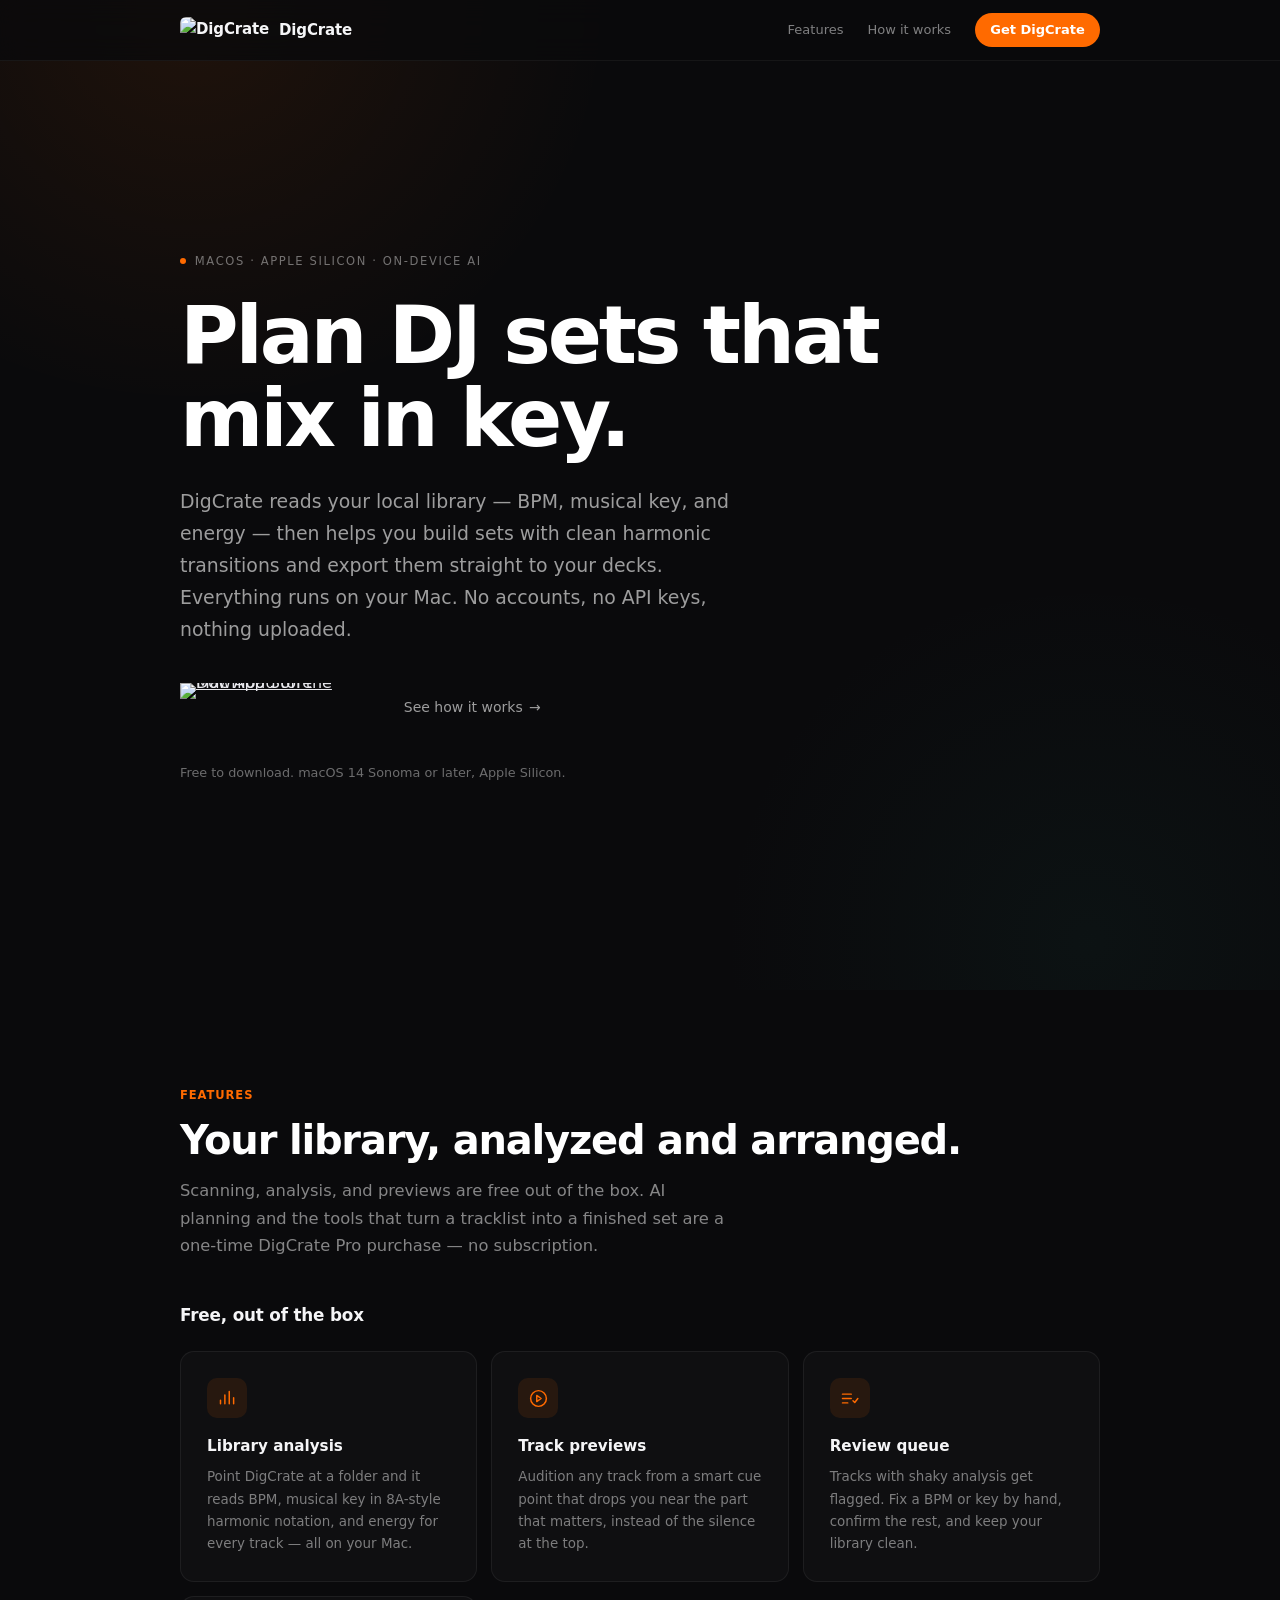
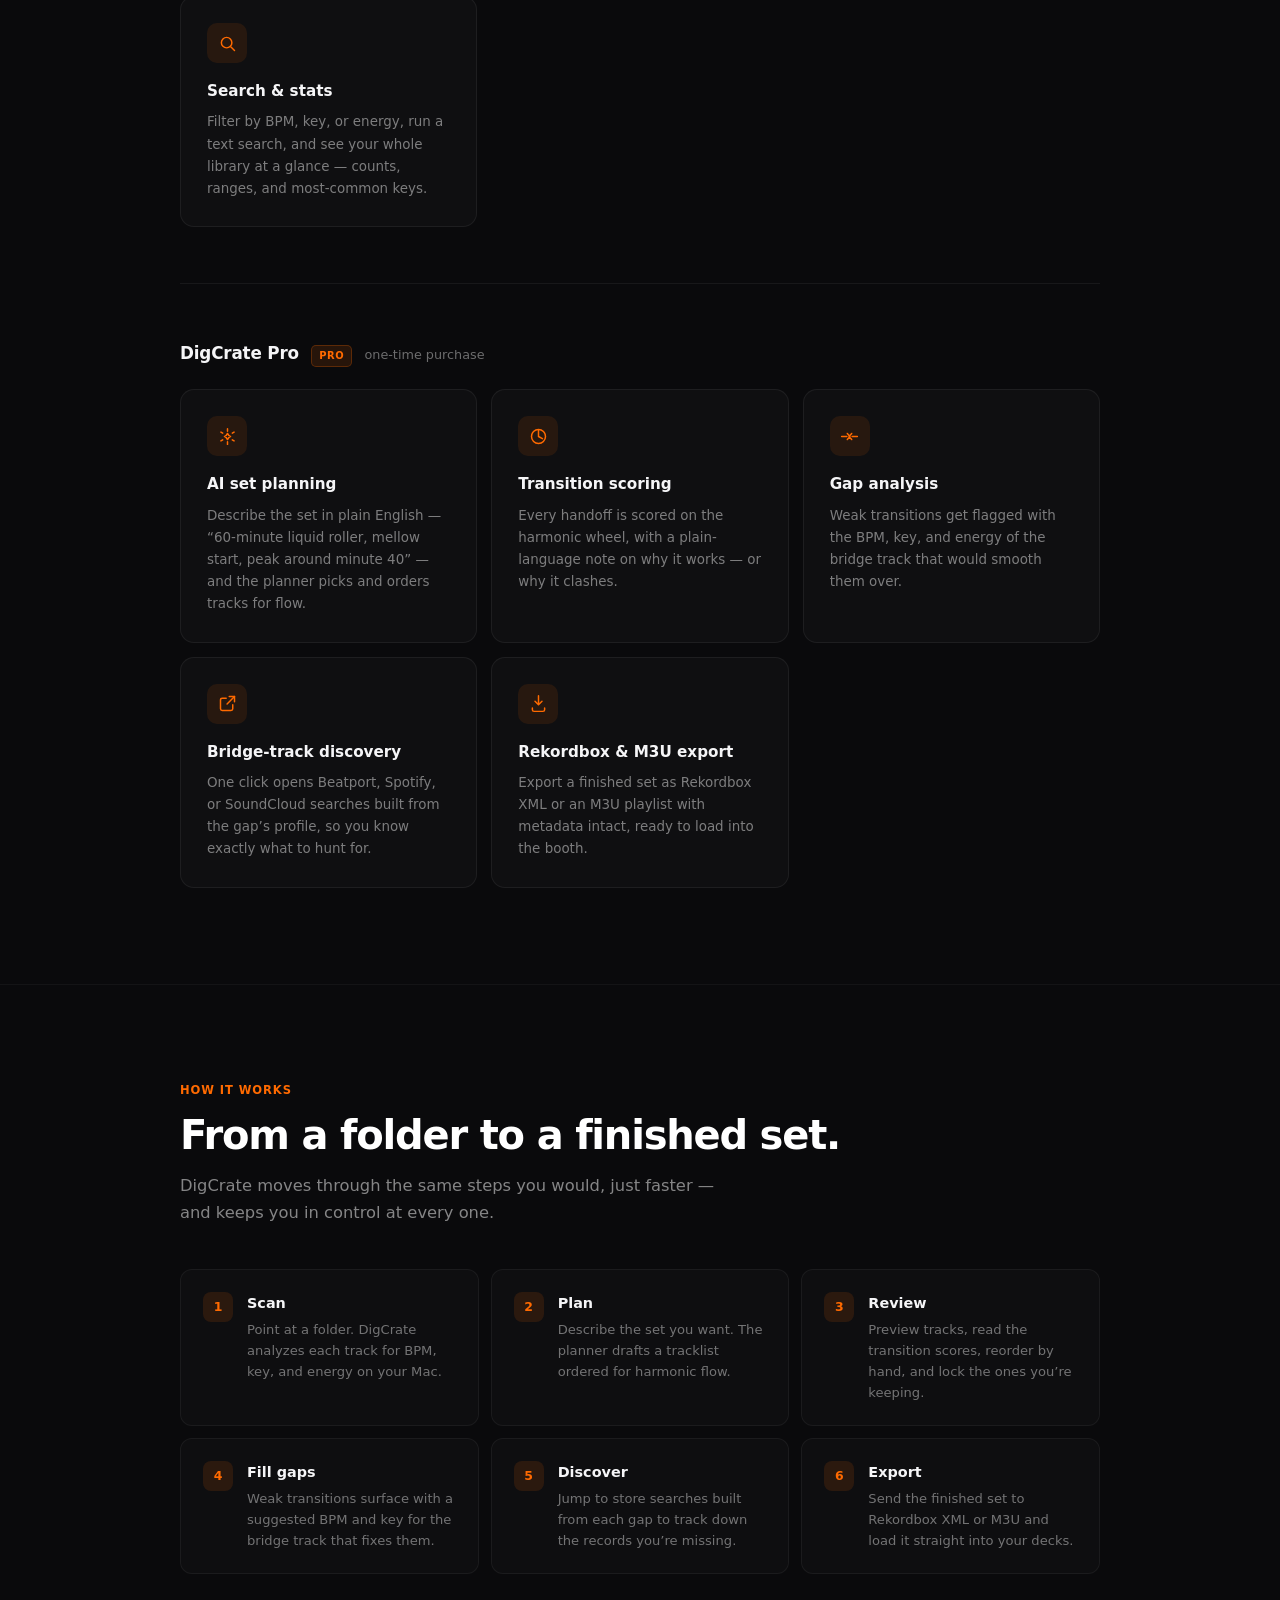
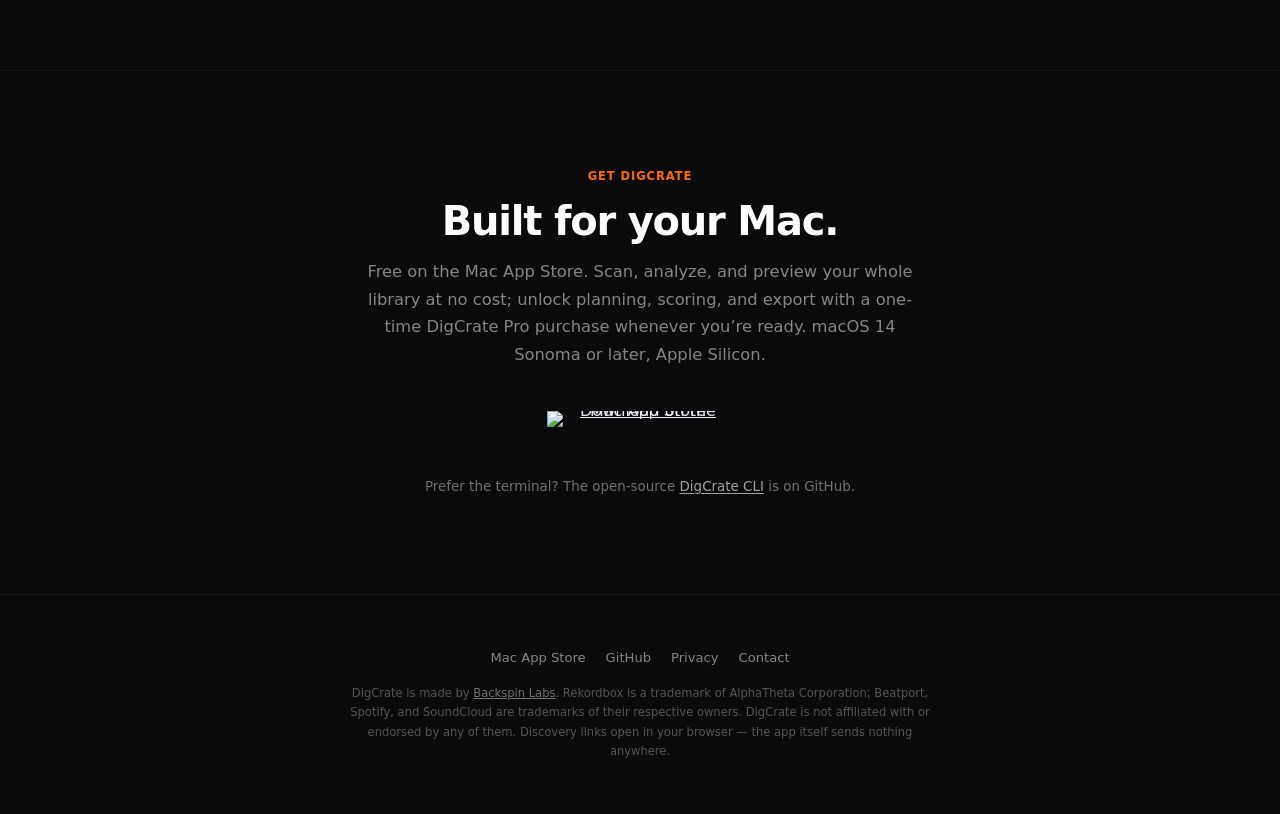
==== website/index.html @ 9722653d "site: use official Apple Mac App Store download badge Replace the hand-rolled badge (FontAwesome App" ====
<!DOCTYPE html>
<html lang="en">
<head>
  <meta charset="utf-8" />
  <meta name="viewport" content="width=device-width, initial-scale=1" />
  <title>DigCrate — Plan DJ sets that mix in key</title>
  <meta name="description" content="DigCrate reads your local library — BPM, key, and energy — and helps you build DJ sets that mix in key. Runs entirely on your Mac. Free on the Mac App Store." />
  <meta property="og:title" content="DigCrate — Plan DJ sets that mix in key" />
  <meta property="og:description" content="Analyze your library, plan sets with on-device AI, and export straight to Rekordbox. Everything runs on your Mac. Free on the Mac App Store." />
  <meta property="og:url" content="https://digcrate.backspinlabs.com" />
  <meta property="og:type" content="website" />
  <meta property="og:image" content="https://digcrate.backspinlabs.com/og-image.png" />
  <meta property="og:image:width" content="1200" />
  <meta property="og:image:height" content="630" />
  <meta name="twitter:card" content="summary_large_image" />
  <meta name="twitter:title" content="DigCrate — Plan DJ sets that mix in key" />
  <meta name="twitter:description" content="Analyze your library, plan sets with on-device AI, and export straight to Rekordbox. Everything runs on your Mac." />
  <meta name="twitter:image" content="https://digcrate.backspinlabs.com/og-image.png" />
  <link rel="icon" href="/favicon.svg" type="image/svg+xml" />
  <style>
    *, *::before, *::after { box-sizing: border-box; margin: 0; padding: 0; }
    html { scroll-behavior: smooth; }
    body {
      background: #0a0a0c;
      color: #e8e8ed;
      font-family: -apple-system, BlinkMacSystemFont, "SF Pro Display", "SF Pro Text", system-ui, sans-serif;
      -webkit-font-smoothing: antialiased;
      line-height: 1.6;
      overflow-x: hidden;
    }
    ::selection { background: rgba(255, 106, 0, 0.25); }
    a { color: inherit; }
    .wrap { max-width: 1000px; margin: 0 auto; padding: 0 24px; }
    @media (min-width: 640px) { .wrap { padding: 0 40px; } }
    .mono { font-family: ui-monospace, SFMono-Regular, "SF Mono", Menlo, monospace; }

    /* Nav */
    nav {
      position: fixed; top: 0; left: 0; right: 0; z-index: 50;
      background: rgba(10, 10, 12, 0.82);
      backdrop-filter: blur(14px);
      -webkit-backdrop-filter: blur(14px);
      border-bottom: 1px solid rgba(255,255,255,0.05);
      transition: border-color 0.2s;
    }
    nav.scrolled { border-bottom-color: rgba(255,255,255,0.09); }
    .nav-inner {
      display: flex; align-items: center; justify-content: space-between; height: 60px;
    }
    .nav-brand {
      display: flex; align-items: center; gap: 10px;
      text-decoration: none; color: #f5f5f7; font-weight: 600; font-size: 0.9375rem;
      letter-spacing: -0.01em;
    }
    .nav-brand img { height: 26px; width: auto; border-radius: 6px; }
    .nav-links { display: flex; align-items: center; gap: 1.5rem; }
    .nav-links a {
      font-size: 0.8125rem; color: rgba(245,245,247,0.5); text-decoration: none;
      transition: color 0.15s;
    }
    .nav-links a:hover { color: rgba(245,245,247,0.9); }
    .nav-cta {
      display: inline-flex; align-items: center; padding: 0.42rem 0.95rem;
      background: #ff6a00; color: #fff !important; font-weight: 600; font-size: 0.8125rem;
      border-radius: 9999px; text-decoration: none; transition: opacity 0.18s;
    }
    .nav-cta:hover { opacity: 0.86; }
    @media (max-width: 639px) {
      .nav-links a:not(.nav-cta) { display: none; }
    }

    /* Hero */
    .hero {
      min-height: 100vh; display: flex; align-items: center;
      position: relative; overflow: hidden;
    }
    .hero::before {
      content: ""; position: absolute; top: -40%; left: -20%;
      width: 70%; height: 80%; border-radius: 50%;
      background: radial-gradient(circle, rgba(255,106,0,0.09) 0%, transparent 70%);
      pointer-events: none;
    }
    .hero::after {
      content: ""; position: absolute; bottom: -30%; right: -15%;
      width: 60%; height: 70%; border-radius: 50%;
      background: radial-gradient(circle, rgba(26,74,68,0.13) 0%, transparent 70%);
      pointer-events: none;
    }
    .hero-inner {
      position: relative; z-index: 1; width: 100%;
      padding-top: 150px; padding-bottom: 110px;
    }
    .hero-eyebrow {
      display: inline-flex; align-items: center; gap: 0.55rem;
      font-size: 0.72rem; letter-spacing: 0.14em; text-transform: uppercase;
      color: rgba(255,255,255,0.42); margin-bottom: 1.5rem;
    }
    .hero-eyebrow .dot { width: 6px; height: 6px; border-radius: 50%; background: #ff6a00; }
    .hero h1 {
      font-size: clamp(2.7rem, 7.5vw, 5rem); font-weight: 700;
      letter-spacing: -0.04em; line-height: 1.04; color: #fff; margin-bottom: 1.5rem;
      max-width: 14ch;
    }
    .hero-sub {
      font-size: clamp(1.02rem, 2vw, 1.18rem); font-weight: 300;
      line-height: 1.7; color: rgba(255,255,255,0.6); max-width: 560px; margin-bottom: 2.4rem;
    }
    .btn-row { display: flex; flex-wrap: wrap; align-items: center; gap: 0.9rem; }
    .app-store-link {
      display: inline-flex; line-height: 0;
      transition: transform 0.15s, opacity 0.18s;
    }
    .app-store-link:hover { transform: translateY(-1px); opacity: 0.88; }
    .app-store-link img { height: 48px; width: auto; display: block; }
    .btn-ghost {
      display: inline-flex; align-items: center; padding: 0.72rem 1.4rem;
      color: rgba(255,255,255,0.6); font-weight: 500; font-size: 0.875rem;
      text-decoration: none; transition: color 0.18s;
    }
    .btn-ghost:hover { color: rgba(255,255,255,0.95); }
    .btn-ghost::after { content: "→"; margin-left: 0.4rem; transition: transform 0.18s; }
    .btn-ghost:hover::after { transform: translateX(3px); }
    .hero-meta {
      margin-top: 2rem; font-size: 0.8rem; color: rgba(255,255,255,0.4);
    }

    /* Sections */
    section { padding: 96px 0; }
    .section-label {
      font-size: 0.72rem; font-weight: 600; letter-spacing: 0.08em; text-transform: uppercase;
      color: #ff6a00; margin-bottom: 0.85rem;
    }
    h2 {
      font-size: clamp(1.7rem, 3.6vw, 2.5rem); font-weight: 700;
      letter-spacing: -0.03em; line-height: 1.12; color: #fff; margin-bottom: 0.9rem;
    }
    .section-sub {
      font-size: 1.02rem; color: rgba(255,255,255,0.5); max-width: 560px;
      line-height: 1.7; margin-bottom: 2.6rem;
    }

    /* Tier groups */
    .tier-head { display: flex; align-items: baseline; gap: 0.75rem; margin-bottom: 1.4rem; }
    .tier-head h3 { font-size: 1.05rem; font-weight: 600; color: #f5f5f7; letter-spacing: -0.01em; }
    .tier-head .tier-note { font-size: 0.8rem; color: rgba(255,255,255,0.4); }
    .pro-pill {
      display: inline-block; font-size: 0.62rem; font-weight: 700; letter-spacing: 0.06em;
      text-transform: uppercase; color: #ff6a00;
      background: rgba(255,106,0,0.12); border: 1px solid rgba(255,106,0,0.25);
      padding: 0.12rem 0.45rem; border-radius: 5px;
    }
    .feature-grid {
      display: grid; grid-template-columns: 1fr; gap: 14px;
    }
    @media (min-width: 600px) { .feature-grid { grid-template-columns: 1fr 1fr; } }
    @media (min-width: 900px) { .feature-grid { grid-template-columns: 1fr 1fr 1fr; } }
    .feature-card {
      background: rgba(255,255,255,0.025);
      border: 1px solid rgba(255,255,255,0.06);
      border-radius: 14px; padding: 26px;
      transition: background 0.2s, border-color 0.2s;
    }
    .feature-card:hover {
      background: rgba(255,255,255,0.045);
      border-color: rgba(255,255,255,0.11);
    }
    .feature-icon {
      width: 40px; height: 40px; display: flex; align-items: center; justify-content: center;
      background: rgba(255,106,0,0.1); border-radius: 10px; margin-bottom: 16px;
    }
    .feature-icon svg {
      width: 21px; height: 21px; stroke: #ff6a00; fill: none;
      stroke-width: 1.7; stroke-linecap: round; stroke-linejoin: round;
    }
    .feature-card h4 {
      font-size: 0.95rem; font-weight: 600; color: #f5f5f7; margin-bottom: 8px;
    }
    .feature-card p {
      font-size: 0.84rem; color: rgba(255,255,255,0.46); line-height: 1.65;
    }
    .tier-divider { height: 1px; background: rgba(255,255,255,0.06); margin: 56px 0; }

    /* Workflow */
    .workflow-steps {
      display: grid; grid-template-columns: 1fr; gap: 12px;
    }
    @media (min-width: 640px) { .workflow-steps { grid-template-columns: 1fr 1fr; } }
    @media (min-width: 900px) { .workflow-steps { grid-template-columns: 1fr 1fr 1fr; } }
    .step {
      display: flex; gap: 14px; padding: 22px;
      background: rgba(255,255,255,0.02);
      border: 1px solid rgba(255,255,255,0.05);
      border-radius: 12px;
    }
    .step-num {
      flex-shrink: 0; width: 30px; height: 30px;
      display: flex; align-items: center; justify-content: center;
      background: rgba(255,106,0,0.12); color: #ff6a00;
      font-size: 0.78rem; font-weight: 700; border-radius: 8px;
    }
    .step h4 { font-size: 0.9rem; font-weight: 600; color: #f5f5f7; margin-bottom: 4px; }
    .step p { font-size: 0.82rem; color: rgba(255,255,255,0.42); line-height: 1.6; }

    /* Get section */
    .get-section { text-align: center; border-top: 1px solid rgba(255,255,255,0.05); }
    .get-section .section-label { display: block; }
    .get-section .section-sub { margin-left: auto; margin-right: auto; }
    .get-actions { display: flex; flex-direction: column; align-items: center; gap: 1.1rem; }
    .cli-note { font-size: 0.84rem; color: rgba(255,255,255,0.42); }
    .cli-note a { color: rgba(255,255,255,0.62); text-decoration: underline; text-underline-offset: 2px; }
    .cli-note a:hover { color: #fff; }

    /* Footer */
    footer {
      padding: 52px 0; border-top: 1px solid rgba(255,255,255,0.06);
      text-align: center;
    }
    .footer-links { margin-bottom: 1rem; display: flex; flex-wrap: wrap; gap: 1.25rem; justify-content: center; }
    .footer-links a { font-size: 0.82rem; color: rgba(255,255,255,0.5); text-decoration: none; }
    .footer-links a:hover { color: rgba(255,255,255,0.85); }
    footer .fine {
      font-size: 0.72rem; color: rgba(255,255,255,0.3); line-height: 1.7;
      max-width: 600px; margin: 0 auto;
    }
    footer .fine a { color: rgba(255,255,255,0.42); }
  </style>
</head>
<body>

<nav>
  <div class="wrap nav-inner">
    <a class="nav-brand" href="/">
      <img src="/logo.png" alt="DigCrate" />
      DigCrate
    </a>
    <div class="nav-links">
      <a href="#features">Features</a>
      <a href="#workflow">How it works</a>
      <a class="nav-cta" href="https://apps.apple.com/us/app/digcrate/id6779803539">Get DigCrate</a>
    </div>
  </div>
</nav>

<!-- Hero -->
<section class="hero">
  <div class="wrap hero-inner">
    <p class="hero-eyebrow"><span class="dot"></span> macOS &middot; Apple Silicon &middot; On-device AI</p>
    <h1>Plan DJ sets that mix in key.</h1>
    <p class="hero-sub">
      DigCrate reads your local library — BPM, musical key, and energy — then helps you
      build sets with clean harmonic transitions and export them straight to your decks.
      Everything runs on your Mac. No accounts, no API keys, nothing uploaded.
    </p>
    <div class="btn-row">
      <a class="app-store-link" href="https://apps.apple.com/us/app/digcrate/id6779803539" aria-label="Download DigCrate on the Mac App Store">
        <img src="/mac-app-store-badge.svg" alt="Download on the Mac App Store" width="187" height="48" />
      </a>
      <a class="btn-ghost" href="#workflow">See how it works</a>
    </div>
    <p class="hero-meta">Free to download. macOS 14 Sonoma or later, Apple Silicon.</p>
  </div>
</section>

<!-- Features -->
<section id="features">
  <div class="wrap">
    <p class="section-label">Features</p>
    <h2>Your library, analyzed and arranged.</h2>
    <p class="section-sub">
      Scanning, analysis, and previews are free out of the box. AI planning and the
      tools that turn a tracklist into a finished set are a one-time DigCrate Pro
      purchase — no subscription.
    </p>

    <div class="tier-head">
      <h3>Free, out of the box</h3>
    </div>
    <div class="feature-grid">
      <div class="feature-card">
        <div class="feature-icon"><svg viewBox="0 0 24 24"><path d="M4 14v4M9 8v10M14 4v14M19 11v7"/></svg></div>
        <h4>Library analysis</h4>
        <p>Point DigCrate at a folder and it reads BPM, musical key in 8A-style harmonic notation, and energy for every track — all on your Mac.</p>
      </div>
      <div class="feature-card">
        <div class="feature-icon"><svg viewBox="0 0 24 24"><circle cx="12" cy="12" r="9"/><path d="M10 8.5l5 3.5-5 3.5z"/></svg></div>
        <h4>Track previews</h4>
        <p>Audition any track from a smart cue point that drops you near the part that matters, instead of the silence at the top.</p>
      </div>
      <div class="feature-card">
        <div class="feature-icon"><svg viewBox="0 0 24 24"><path d="M4 7h10M4 12h10M4 17h6"/><path d="M16 14.5l2 2 3.5-4.5"/></svg></div>
        <h4>Review queue</h4>
        <p>Tracks with shaky analysis get flagged. Fix a BPM or key by hand, confirm the rest, and keep your library clean.</p>
      </div>
      <div class="feature-card">
        <div class="feature-icon"><svg viewBox="0 0 24 24"><circle cx="11" cy="11" r="6"/><path d="M20 20l-4-4"/></svg></div>
        <h4>Search &amp; stats</h4>
        <p>Filter by BPM, key, or energy, run a text search, and see your whole library at a glance — counts, ranges, and most-common keys.</p>
      </div>
    </div>

    <div class="tier-divider"></div>

    <div class="tier-head">
      <h3>DigCrate Pro</h3>
      <span class="pro-pill">Pro</span>
      <span class="tier-note">one-time purchase</span>
    </div>
    <div class="feature-grid">
      <div class="feature-card">
        <div class="feature-icon"><svg viewBox="0 0 24 24"><path d="M12 3v3M12 18v3M4.5 7l2 1.2M17.5 15.8l2 1.2M4.5 17l2-1.2M17.5 8.2l2-1.2"/><path d="M12 8.5l1.4 2.1L15.5 12l-2.1 1.4L12 15.5l-1.4-2.1L8.5 12l2.1-1.4z"/></svg></div>
        <h4>AI set planning</h4>
        <p>Describe the set in plain English — “60-minute liquid roller, mellow start, peak around minute 40” — and the planner picks and orders tracks for flow.</p>
      </div>
      <div class="feature-card">
        <div class="feature-icon"><svg viewBox="0 0 24 24"><circle cx="12" cy="12" r="8"/><path d="M12 5v7l4.5 2.5"/></svg></div>
        <h4>Transition scoring</h4>
        <p>Every handoff is scored on the harmonic wheel, with a plain-language note on why it works — or why it clashes.</p>
      </div>
      <div class="feature-card">
        <div class="feature-icon"><svg viewBox="0 0 24 24"><path d="M3 12h6M15 12h6"/><path d="M9.5 8.5l3 3.5-3 3.5M14.5 8.5l-3 3.5 3 3.5"/></svg></div>
        <h4>Gap analysis</h4>
        <p>Weak transitions get flagged with the BPM, key, and energy of the bridge track that would smooth them over.</p>
      </div>
      <div class="feature-card">
        <div class="feature-icon"><svg viewBox="0 0 24 24"><path d="M14 4h6v6"/><path d="M20 4l-8.5 8.5"/><path d="M18 13.5V18a2 2 0 0 1-2 2H6a2 2 0 0 1-2-2V8a2 2 0 0 1 2-2h4.5"/></svg></div>
        <h4>Bridge-track discovery</h4>
        <p>One click opens Beatport, Spotify, or SoundCloud searches built from the gap’s profile, so you know exactly what to hunt for.</p>
      </div>
      <div class="feature-card">
        <div class="feature-icon"><svg viewBox="0 0 24 24"><path d="M12 3v10M8 9.5l4 4 4-4"/><path d="M5 17v2a2 2 0 0 0 2 2h10a2 2 0 0 0 2-2v-2"/></svg></div>
        <h4>Rekordbox &amp; M3U export</h4>
        <p>Export a finished set as Rekordbox XML or an M3U playlist with metadata intact, ready to load into the booth.</p>
      </div>
    </div>
  </div>
</section>

<!-- Workflow -->
<section id="workflow" style="border-top: 1px solid rgba(255,255,255,0.04);">
  <div class="wrap">
    <p class="section-label">How it works</p>
    <h2>From a folder to a finished set.</h2>
    <p class="section-sub">
      DigCrate moves through the same steps you would, just faster — and keeps you in
      control at every one.
    </p>
    <div class="workflow-steps">
      <div class="step">
        <div class="step-num">1</div>
        <div>
          <h4>Scan</h4>
          <p>Point at a folder. DigCrate analyzes each track for BPM, key, and energy on your Mac.</p>
        </div>
      </div>
      <div class="step">
        <div class="step-num">2</div>
        <div>
          <h4>Plan</h4>
          <p>Describe the set you want. The planner drafts a tracklist ordered for harmonic flow.</p>
        </div>
      </div>
      <div class="step">
        <div class="step-num">3</div>
        <div>
          <h4>Review</h4>
          <p>Preview tracks, read the transition scores, reorder by hand, and lock the ones you’re keeping.</p>
        </div>
      </div>
      <div class="step">
        <div class="step-num">4</div>
        <div>
          <h4>Fill gaps</h4>
          <p>Weak transitions surface with a suggested BPM and key for the bridge track that fixes them.</p>
        </div>
      </div>
      <div class="step">
        <div class="step-num">5</div>
        <div>
          <h4>Discover</h4>
          <p>Jump to store searches built from each gap to track down the records you’re missing.</p>
        </div>
      </div>
      <div class="step">
        <div class="step-num">6</div>
        <div>
          <h4>Export</h4>
          <p>Send the finished set to Rekordbox XML or M3U and load it straight into your decks.</p>
        </div>
      </div>
    </div>
  </div>
</section>

<!-- Get DigCrate -->
<section id="get" class="get-section">
  <div class="wrap">
    <p class="section-label">Get DigCrate</p>
    <h2>Built for your Mac.</h2>
    <p class="section-sub">
      Free on the Mac App Store. Scan, analyze, and preview your whole library at no cost;
      unlock planning, scoring, and export with a one-time DigCrate Pro purchase whenever
      you’re ready. macOS 14 Sonoma or later, Apple Silicon.
    </p>
    <div class="get-actions">
      <a class="app-store-link" href="https://apps.apple.com/us/app/digcrate/id6779803539" aria-label="Download DigCrate on the Mac App Store">
        <img src="/mac-app-store-badge.svg" alt="Download on the Mac App Store" width="187" height="48" />
      </a>
      <p class="cli-note">
        Prefer the terminal? The open-source <a href="https://github.com/fungiblemoose/digcrate">DigCrate CLI</a> is on GitHub.
      </p>
    </div>
  </div>
</section>

<!-- Footer -->
<footer>
  <div class="wrap">
    <div class="footer-links">
      <a href="https://apps.apple.com/us/app/digcrate/id6779803539">Mac App Store</a>
      <a href="https://github.com/fungiblemoose/digcrate">GitHub</a>
      <a href="/privacy.html">Privacy</a>
      <a href="mailto:hi@backspinlabs.com">Contact</a>
    </div>
    <p class="fine">
      DigCrate is made by <a href="https://backspinlabs.com">Backspin Labs</a>.
      Rekordbox is a trademark of AlphaTheta Corporation; Beatport, Spotify, and SoundCloud
      are trademarks of their respective owners. DigCrate is not affiliated with or endorsed
      by any of them. Discovery links open in your browser — the app itself sends nothing anywhere.
    </p>
  </div>
</footer>

<script>
(function () {
  var nav = document.querySelector("nav");
  window.addEventListener("scroll", function () {
    nav.classList.toggle("scrolled", window.scrollY > 20);
  });
})();
</script>
</body>
</html>
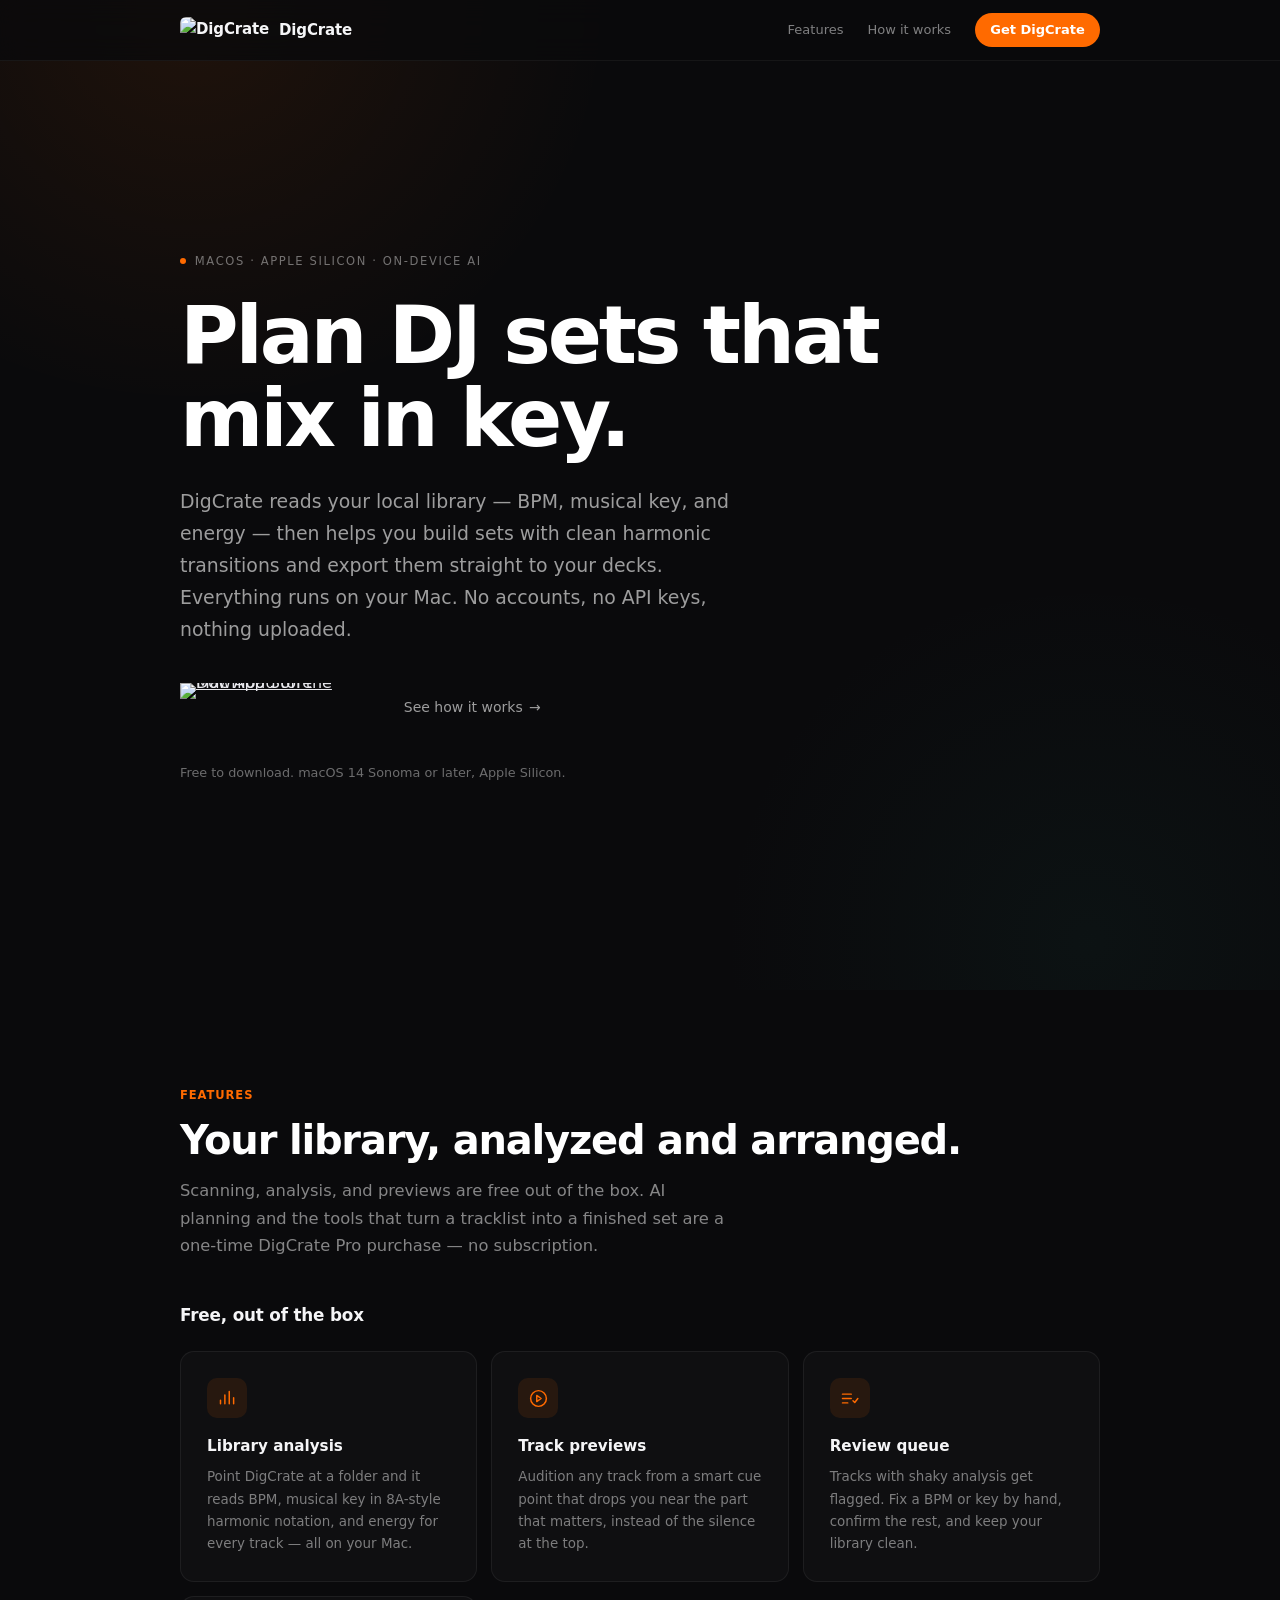
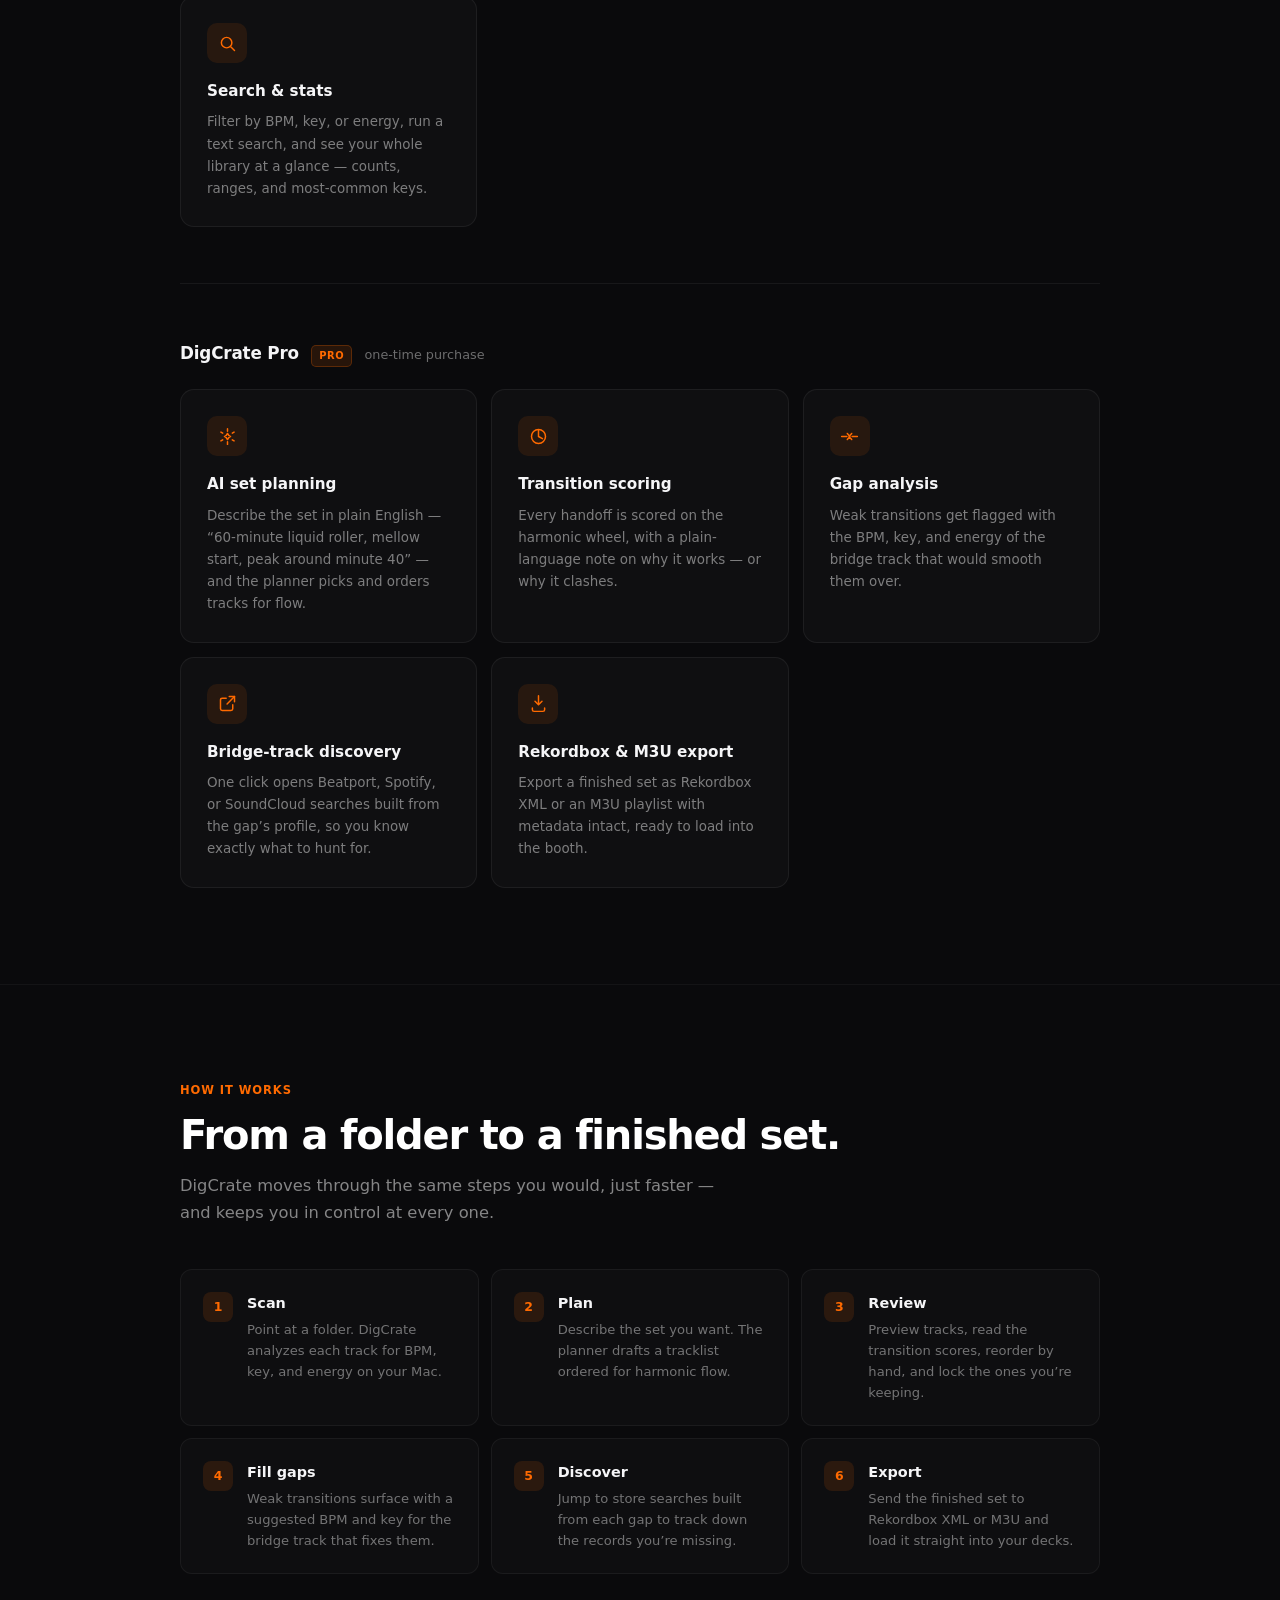
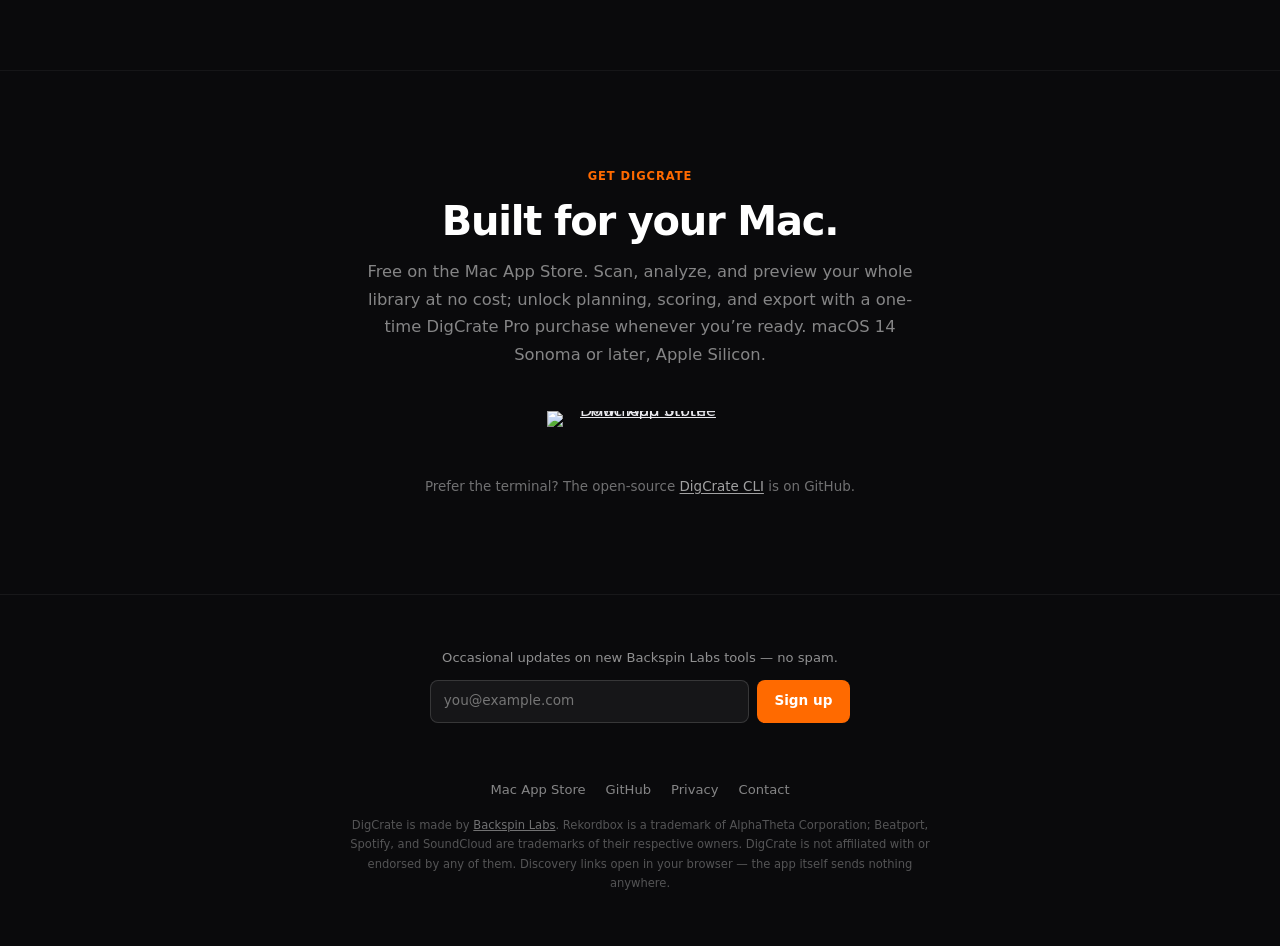
==== commit 8a0fda72: "Marketing phase 0: App Store link in README, analytics + signup on site - README: the Mac app has sh" ====
--- a/website/index.html
+++ b/website/index.html
@@ -223,6 +223,21 @@
       max-width: 600px; margin: 0 auto;
     }
     footer .fine a { color: rgba(255,255,255,0.42); }
+    .footer-signup { margin: 0 auto 2rem; max-width: 420px; }
+    .footer-signup-copy { font-size: 0.82rem; color: rgba(255,255,255,0.55); margin-bottom: 0.75rem; }
+    .footer-signup form { display: flex; gap: 0.5rem; flex-wrap: wrap; justify-content: center; }
+    .footer-signup input {
+      flex: 1 1 220px; min-width: 0; background: rgba(255,255,255,0.05);
+      border: 1px solid rgba(255,255,255,0.14); border-radius: 8px; color: #f5f5f7;
+      font: inherit; font-size: 0.85rem; padding: 0.6rem 0.8rem; outline: none;
+    }
+    .footer-signup input:focus { border-color: rgba(255,255,255,0.35); }
+    .footer-signup button {
+      background: #ff6a00; border: none; border-radius: 8px; color: #fff;
+      font: inherit; font-size: 0.85rem; font-weight: 600; padding: 0.6rem 1.1rem; cursor: pointer;
+    }
+    .footer-signup button:hover { opacity: 0.88; }
+    .footer-signup-msg { font-size: 0.75rem; color: rgba(255,255,255,0.45); margin-top: 0.6rem; min-height: 1.2em; }
   </style>
 </head>
 <body>
@@ -415,6 +430,14 @@
 <!-- Footer -->
 <footer>
   <div class="wrap">
+    <div class="footer-signup">
+      <p class="footer-signup-copy">Occasional updates on new Backspin Labs tools — no spam.</p>
+      <form id="dc-signup">
+        <input type="email" name="email" required placeholder="you@example.com" autocomplete="email" />
+        <button type="submit">Sign up</button>
+      </form>
+      <p id="dc-signup-msg" class="footer-signup-msg"></p>
+    </div>
     <div class="footer-links">
       <a href="https://apps.apple.com/us/app/digcrate/id6779803539">Mac App Store</a>
       <a href="https://github.com/fungiblemoose/digcrate">GitHub</a>
@@ -438,5 +461,41 @@
   });
 })();
 </script>
+<script>
+// Shared email-capture endpoint. Placeholder — the Belay waitlist worker PR
+// defines the real URL; update CAPTURE_ENDPOINT once that worker is deployed.
+const CAPTURE_ENDPOINT = "https://TODO-capture-endpoint";
+(function () {
+  var form = document.getElementById("dc-signup");
+  var msg = document.getElementById("dc-signup-msg");
+  form.addEventListener("submit", function (e) {
+    e.preventDefault();
+    var params = new URLSearchParams(window.location.search);
+    var payload = {
+      email: form.email.value.trim(),
+      list: "digcrate",
+      source: "digcrate.backspinlabs.com"
+    };
+    params.forEach(function (value, key) {
+      if (key.indexOf("utm_") === 0) payload[key] = value;
+    });
+    msg.textContent = "Signing up…";
+    fetch(CAPTURE_ENDPOINT, {
+      method: "POST",
+      headers: { "Content-Type": "application/json" },
+      body: JSON.stringify(payload)
+    }).then(function (res) {
+      if (!res.ok) throw new Error("HTTP " + res.status);
+      msg.textContent = "Thanks — you're on the list.";
+      form.reset();
+    }).catch(function () {
+      msg.textContent = "Something went wrong — please try again later.";
+    });
+  });
+})();
+</script>
+<!-- Cloudflare Web Analytics beacon. Replace TODO_CF_ANALYTICS_TOKEN with the
+     real site token from the Cloudflare dashboard (Analytics & Logs > Web Analytics). -->
+<script defer src="https://static.cloudflareinsights.com/beacon.min.js" data-cf-beacon='{"token": "TODO_CF_ANALYTICS_TOKEN"}'></script>
 </body>
 </html>
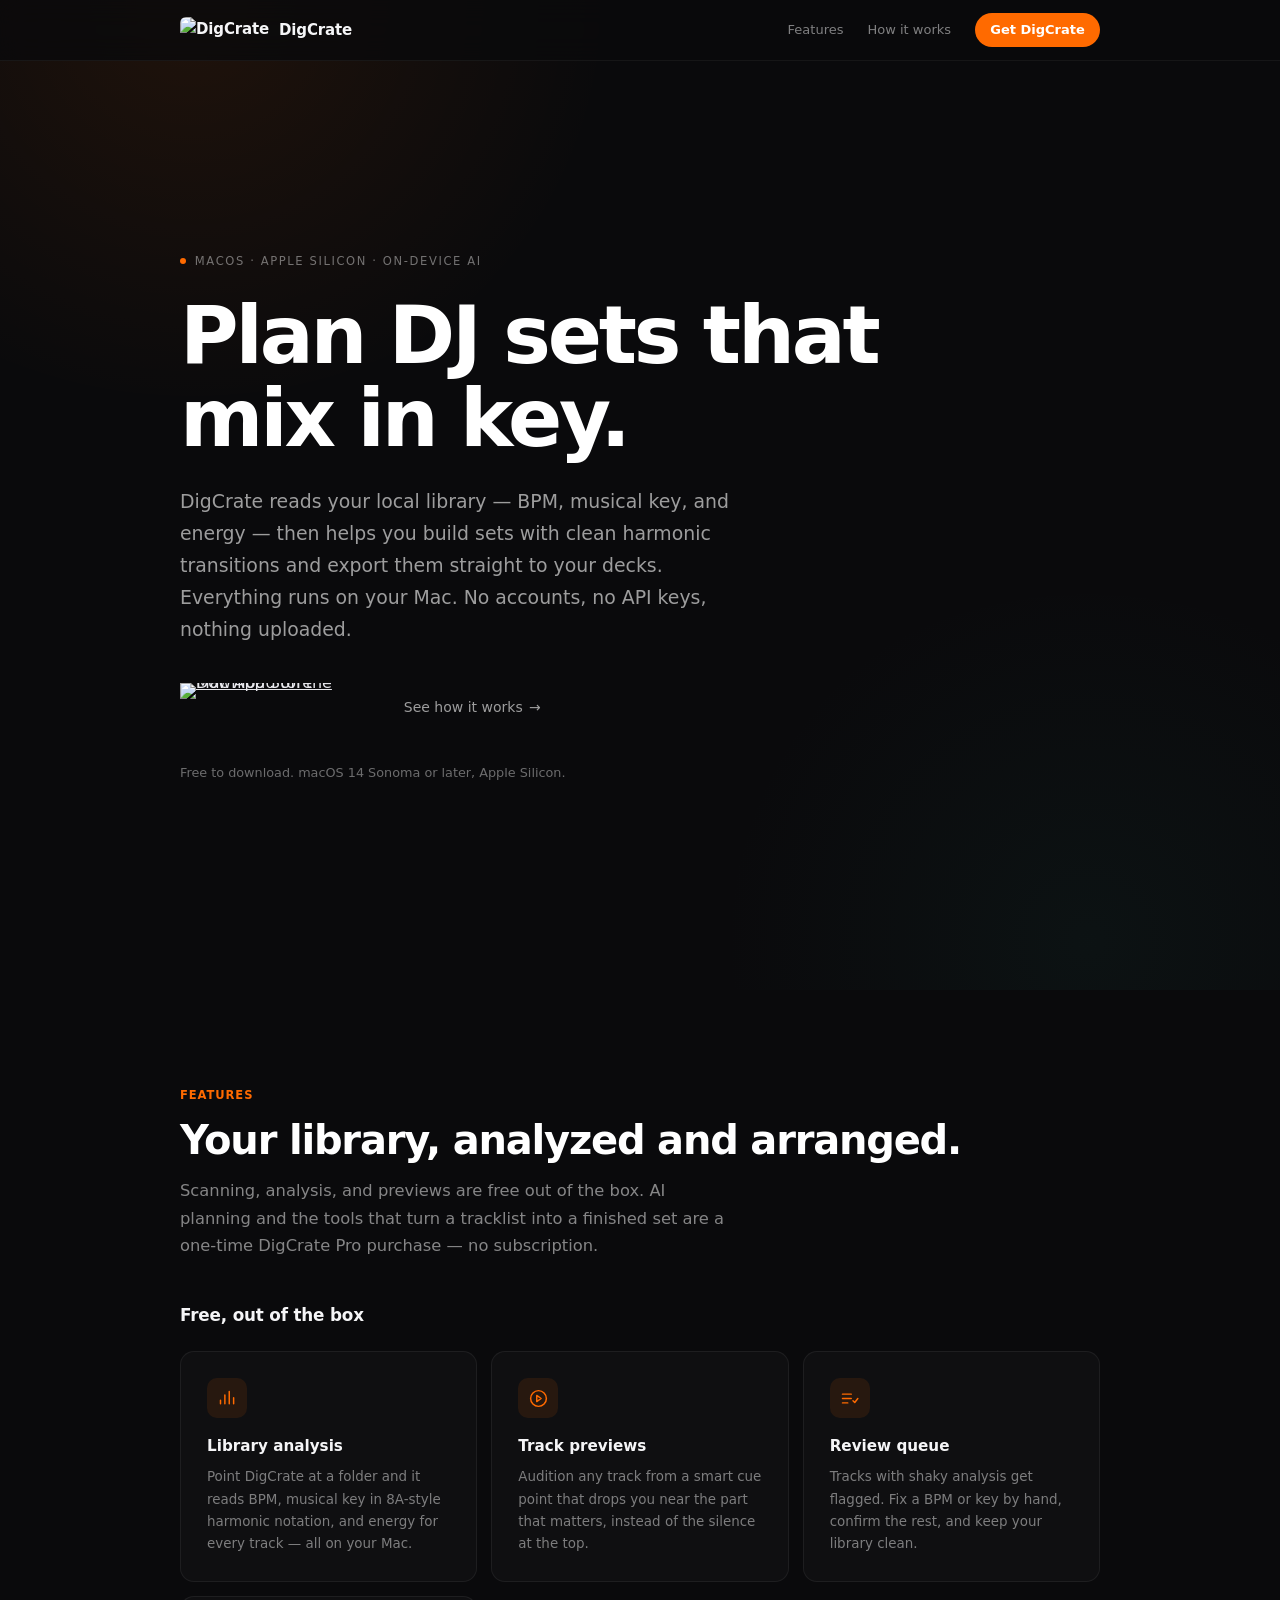
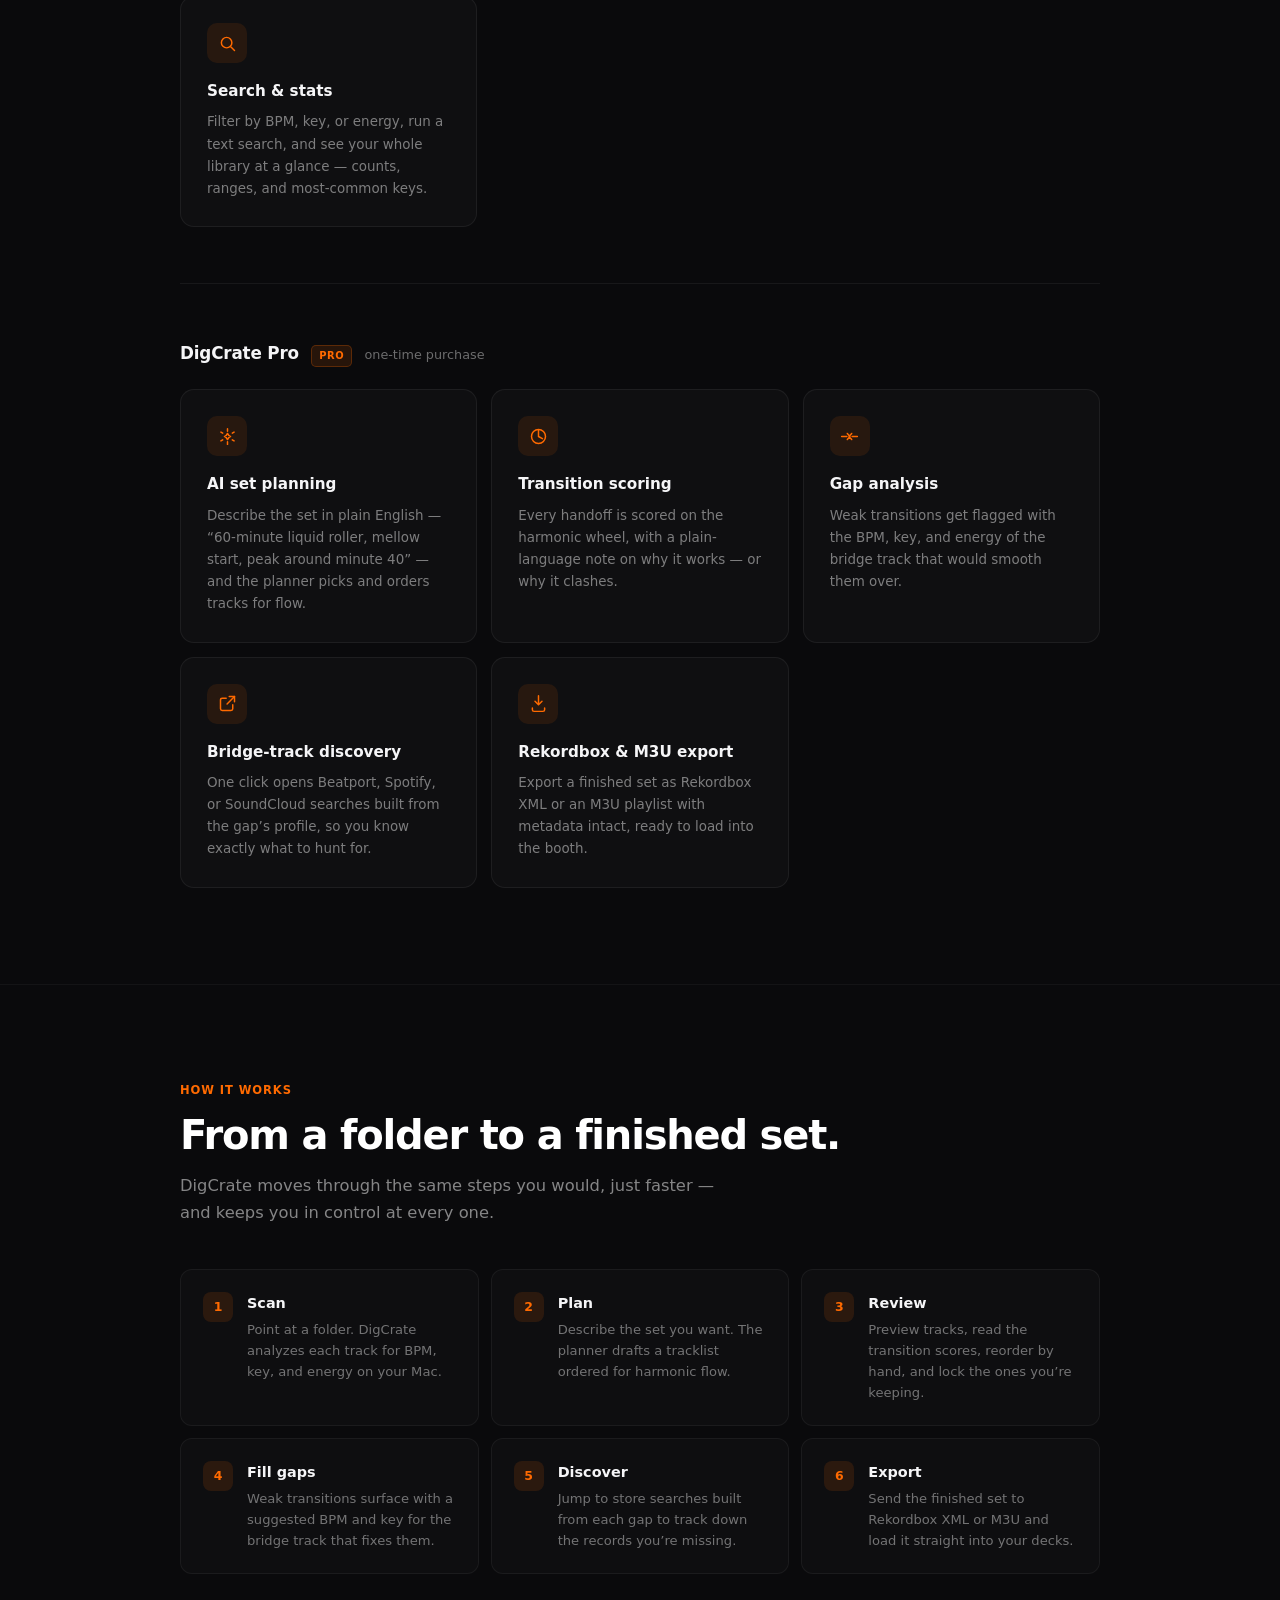
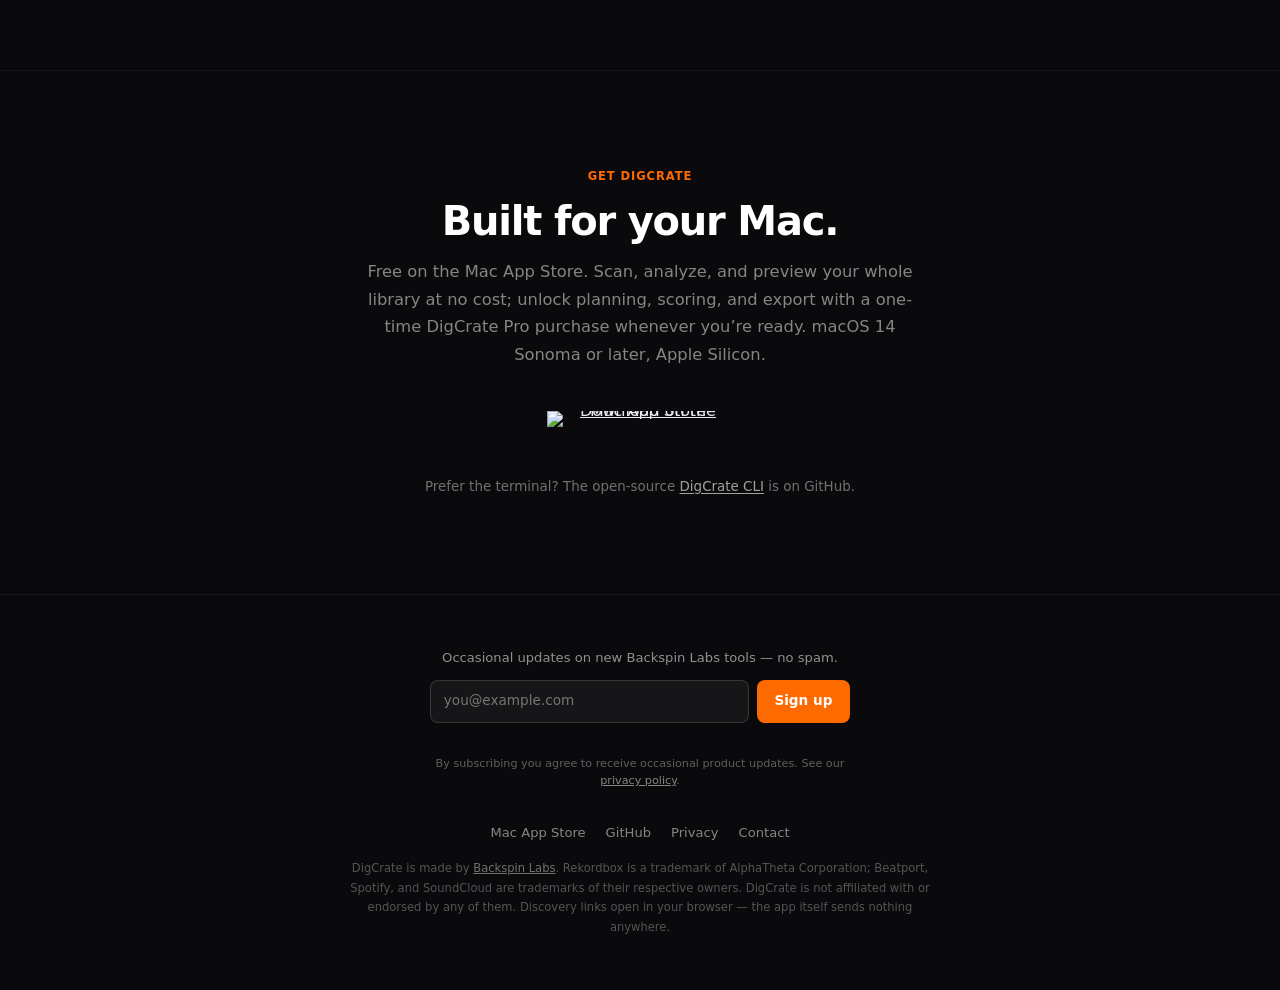
==== commit f64346e0: "site: harden footer signup form (a11y, strict success check, referrer) and disclose attribution in p" ====
--- a/website/index.html
+++ b/website/index.html
@@ -232,12 +232,20 @@
       font: inherit; font-size: 0.85rem; padding: 0.6rem 0.8rem; outline: none;
     }
     .footer-signup input:focus { border-color: rgba(255,255,255,0.35); }
+    .footer-signup input:focus-visible, .footer-signup button:focus-visible { outline: 2px solid #ff6a00; outline-offset: 2px; }
     .footer-signup button {
       background: #ff6a00; border: none; border-radius: 8px; color: #fff;
       font: inherit; font-size: 0.85rem; font-weight: 600; padding: 0.6rem 1.1rem; cursor: pointer;
     }
     .footer-signup button:hover { opacity: 0.88; }
+    .footer-signup button[disabled] { opacity: 0.6; cursor: default; }
     .footer-signup-msg { font-size: 0.75rem; color: rgba(255,255,255,0.45); margin-top: 0.6rem; min-height: 1.2em; }
+    .footer-signup-consent { font-size: 0.7rem; color: rgba(255,255,255,0.35); margin-top: 0.5rem; }
+    .footer-signup-consent a { color: rgba(255,255,255,0.5); }
+    .visually-hidden {
+      position: absolute; width: 1px; height: 1px; padding: 0; margin: -1px;
+      overflow: hidden; clip: rect(0,0,0,0); white-space: nowrap; border: 0;
+    }
   </style>
 </head>
 <body>
@@ -433,10 +441,12 @@
     <div class="footer-signup">
       <p class="footer-signup-copy">Occasional updates on new Backspin Labs tools — no spam.</p>
       <form id="dc-signup">
-        <input type="email" name="email" required placeholder="you@example.com" autocomplete="email" />
+        <label for="dc-signup-email" class="visually-hidden">Email address</label>
+        <input type="email" id="dc-signup-email" name="email" required placeholder="you@example.com" autocomplete="email" inputmode="email" maxlength="254" />
         <button type="submit">Sign up</button>
       </form>
-      <p id="dc-signup-msg" class="footer-signup-msg"></p>
+      <p id="dc-signup-msg" class="footer-signup-msg" role="status" aria-live="polite"></p>
+      <p class="footer-signup-consent">By subscribing you agree to receive occasional product updates. See our <a href="/privacy.html">privacy policy</a>.</p>
     </div>
     <div class="footer-links">
       <a href="https://apps.apple.com/us/app/digcrate/id6779803539">Mac App Store</a>
@@ -464,32 +474,45 @@
 <script>
 // Shared email-capture endpoint. Placeholder — the Belay waitlist worker PR
 // defines the real URL; update CAPTURE_ENDPOINT once that worker is deployed.
-const CAPTURE_ENDPOINT = "https://TODO-capture-endpoint";
+const CAPTURE_ENDPOINT = "https://belay.backspinlabs.com/api/waitlist";
 (function () {
   var form = document.getElementById("dc-signup");
   var msg = document.getElementById("dc-signup-msg");
+  var button = form.querySelector("button[type=submit]");
   form.addEventListener("submit", function (e) {
     e.preventDefault();
+    if (button.disabled) return;
     var params = new URLSearchParams(window.location.search);
     var payload = {
       email: form.email.value.trim(),
       list: "digcrate",
-      source: "digcrate.backspinlabs.com"
+      source: "digcrate.backspinlabs.com",
+      referrer: document.referrer
     };
     params.forEach(function (value, key) {
       if (key.indexOf("utm_") === 0) payload[key] = value;
     });
     msg.textContent = "Signing up…";
+    button.disabled = true;
+    var controller = new AbortController();
+    var timer = setTimeout(function () { controller.abort(); }, 10000);
     fetch(CAPTURE_ENDPOINT, {
       method: "POST",
       headers: { "Content-Type": "application/json" },
-      body: JSON.stringify(payload)
+      body: JSON.stringify(payload),
+      signal: controller.signal
     }).then(function (res) {
       if (!res.ok) throw new Error("HTTP " + res.status);
+      return res.json();
+    }).then(function (data) {
+      if (!data || data.ok !== true) throw new Error("Unexpected response");
       msg.textContent = "Thanks — you're on the list.";
       form.reset();
     }).catch(function () {
-      msg.textContent = "Something went wrong — please try again later.";
+      msg.textContent = "Sign-up failed — please try again later, or email hi@backspinlabs.com.";
+    }).finally(function () {
+      clearTimeout(timer);
+      button.disabled = false;
     });
   });
 })();
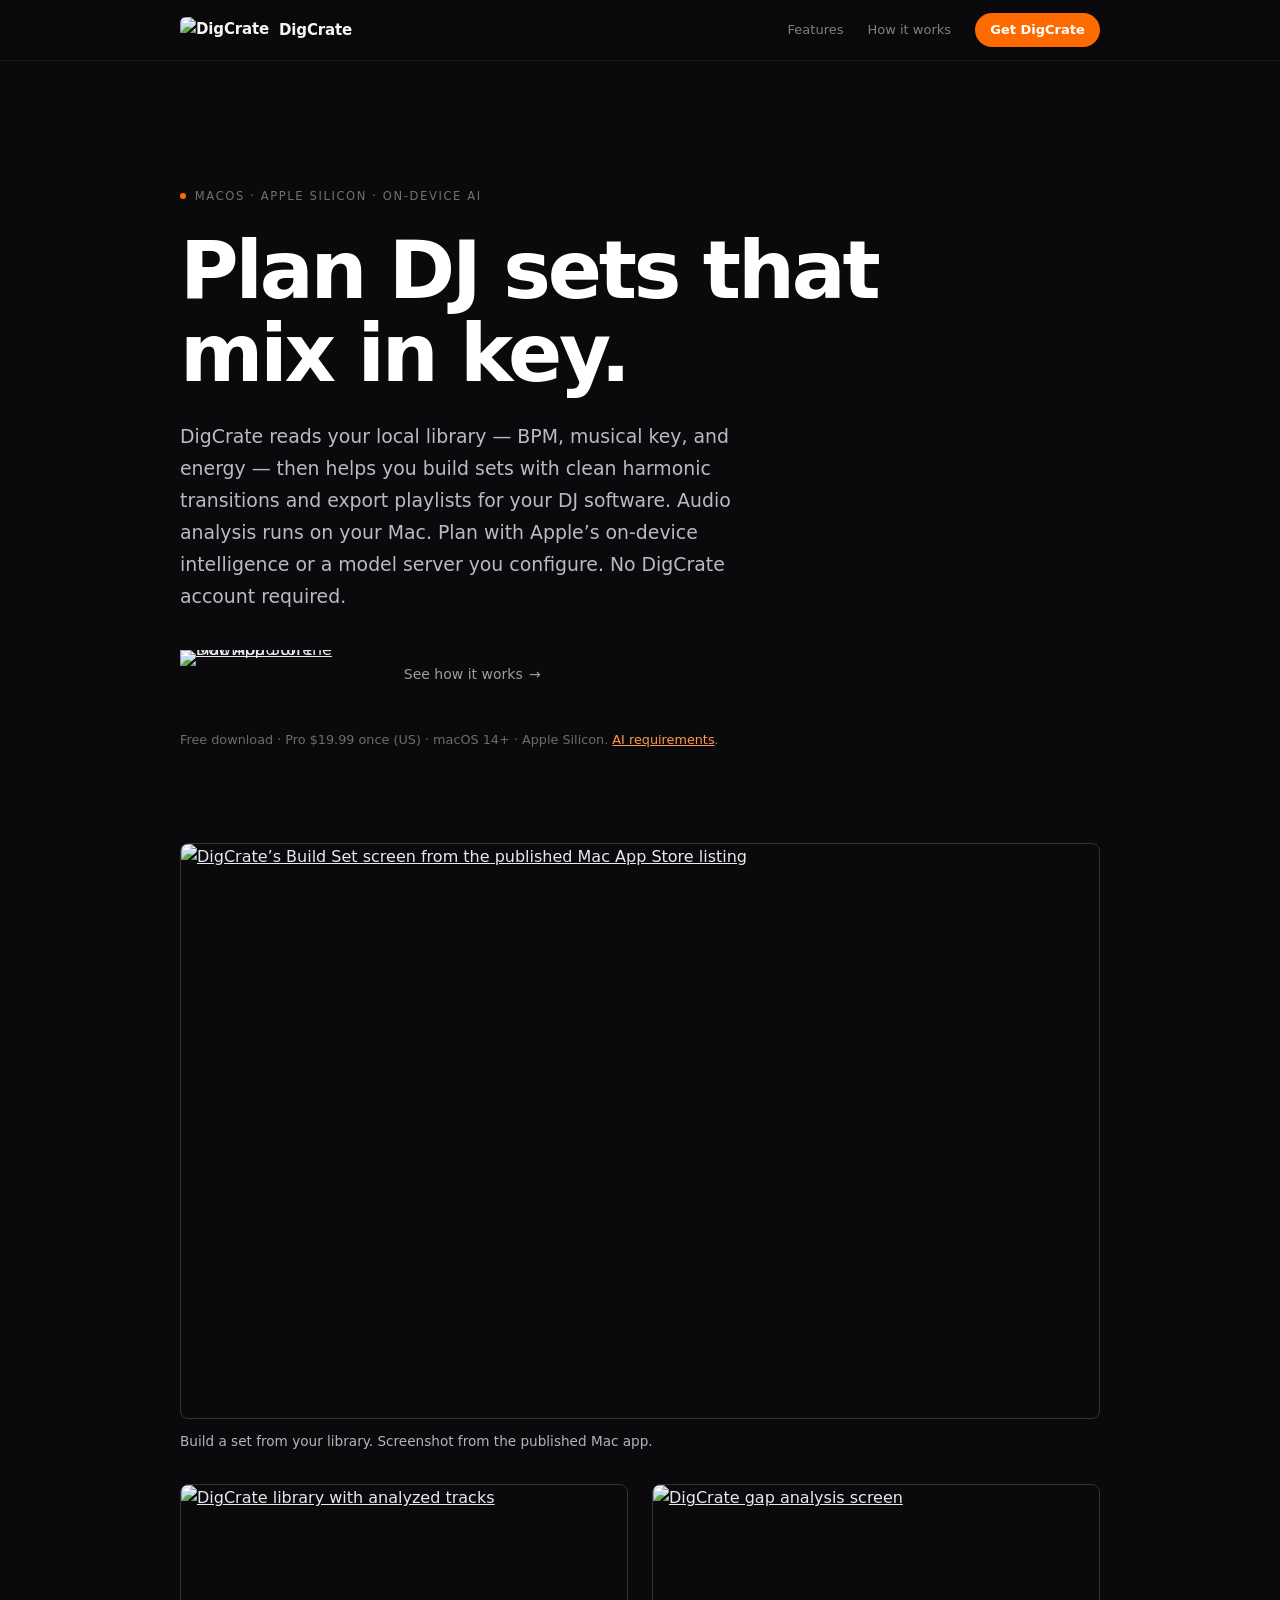
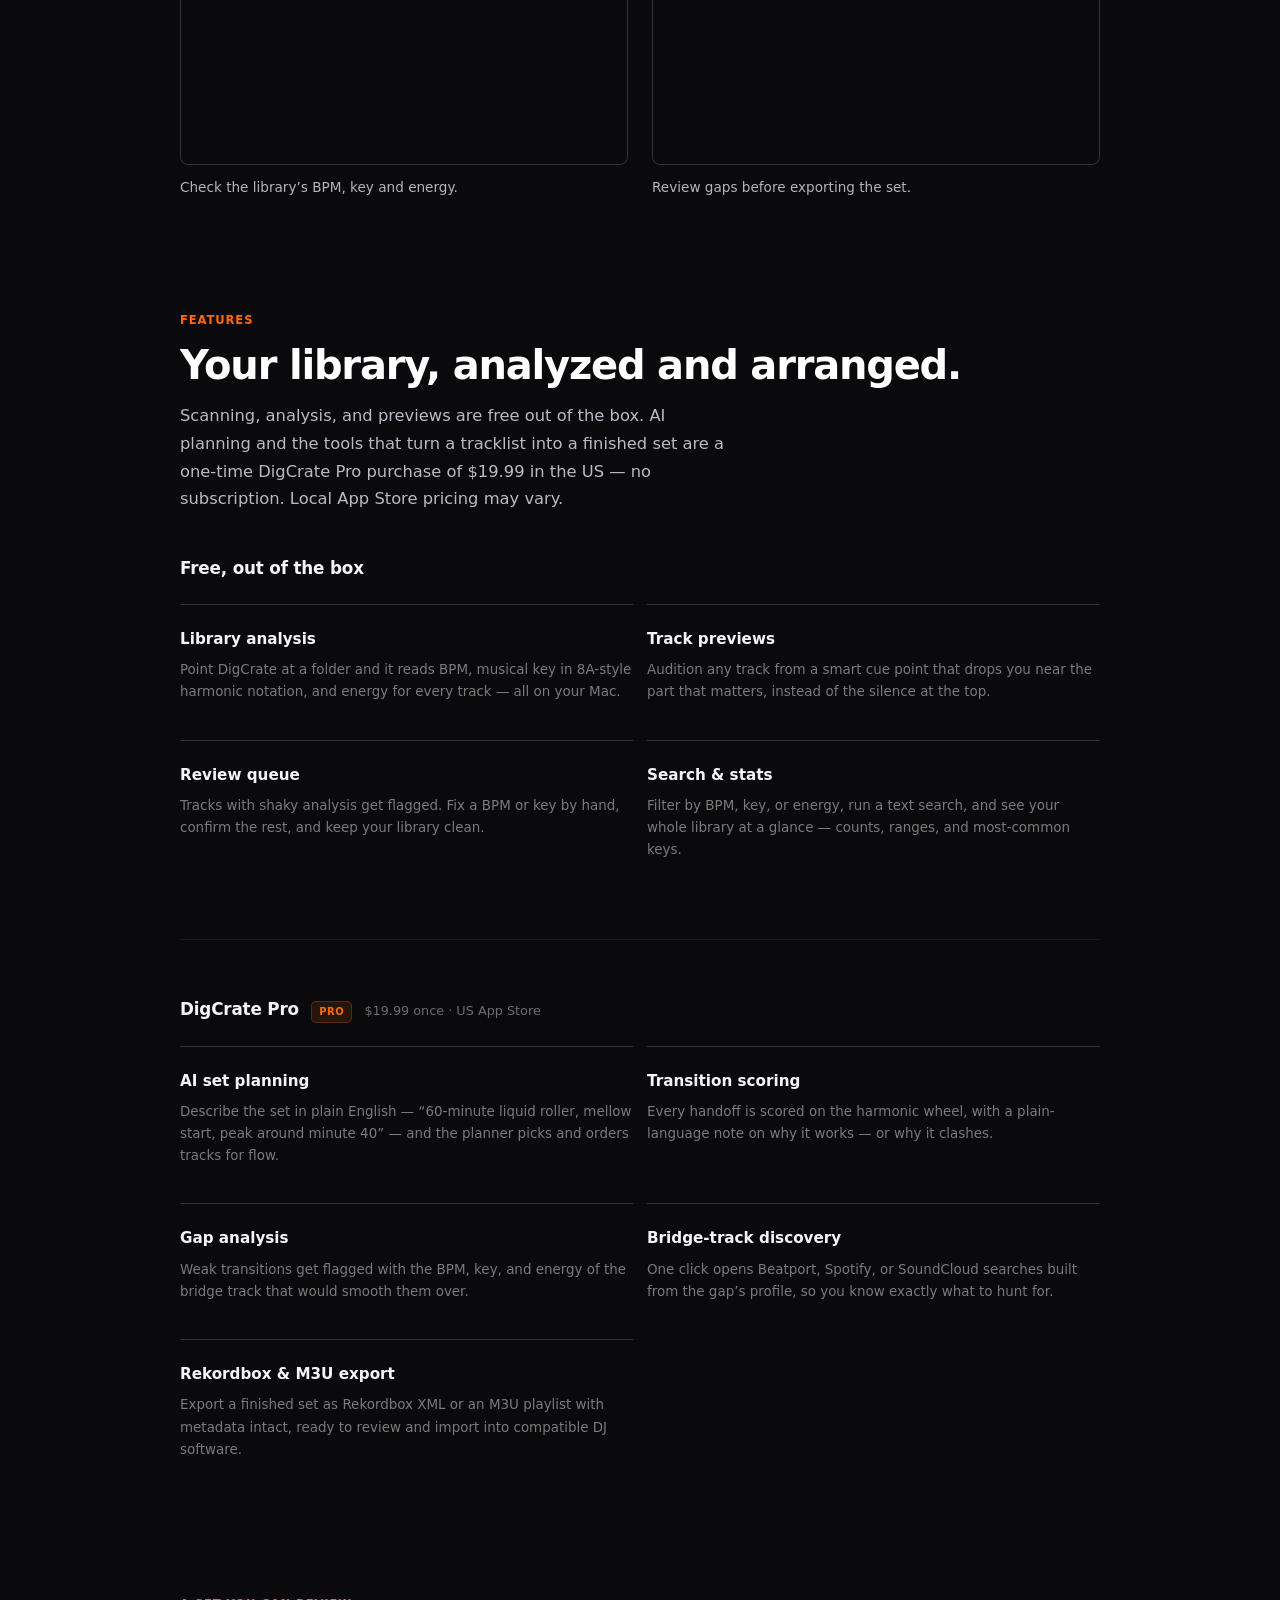
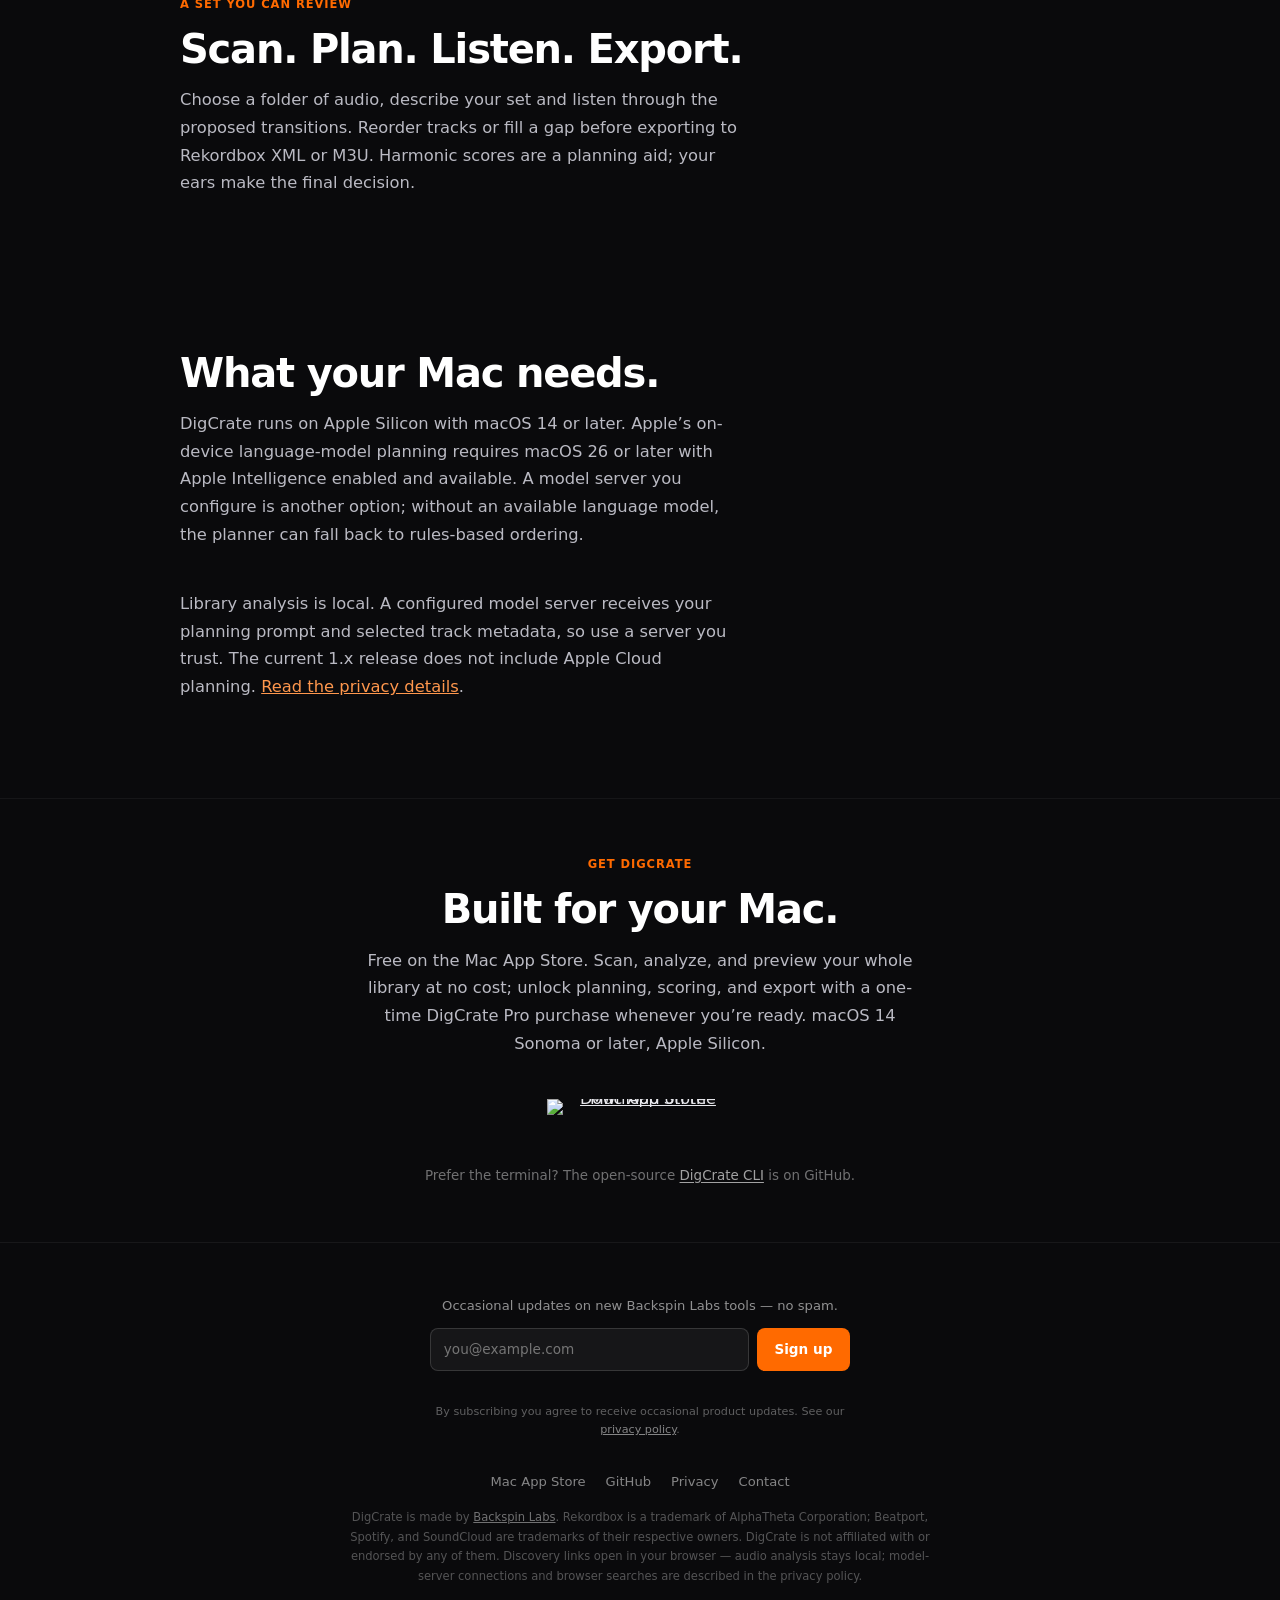
==== commit 016ac0ae: "Show DigCrate screenshots and clarify pricing and planning requirements" ====
--- a/website/index.html
+++ b/website/index.html
@@ -4,9 +4,9 @@
   <meta charset="utf-8" />
   <meta name="viewport" content="width=device-width, initial-scale=1" />
   <title>DigCrate — Plan DJ sets that mix in key</title>
-  <meta name="description" content="DigCrate reads your local library — BPM, key, and energy — and helps you build DJ sets that mix in key. Runs entirely on your Mac. Free on the Mac App Store." />
+  <meta name="description" content="DigCrate reads your local library — BPM, key, and energy — and helps you build DJ sets that mix in key. Local library analysis, set planning and Rekordbox export. Free download; Pro is a one-time purchase." />
   <meta property="og:title" content="DigCrate — Plan DJ sets that mix in key" />
-  <meta property="og:description" content="Analyze your library, plan sets with on-device AI, and export straight to Rekordbox. Everything runs on your Mac. Free on the Mac App Store." />
+  <meta property="og:description" content="Analyze your library, plan sets with on-device AI, and export straight to Rekordbox. Audio analysis runs locally; planning options depend on your Mac and settings. Free on the Mac App Store." />
   <meta property="og:url" content="https://digcrate.backspinlabs.com" />
   <meta property="og:type" content="website" />
   <meta property="og:image" content="https://digcrate.backspinlabs.com/og-image.png" />
@@ -14,7 +14,7 @@
   <meta property="og:image:height" content="630" />
   <meta name="twitter:card" content="summary_large_image" />
   <meta name="twitter:title" content="DigCrate — Plan DJ sets that mix in key" />
-  <meta name="twitter:description" content="Analyze your library, plan sets with on-device AI, and export straight to Rekordbox. Everything runs on your Mac." />
+  <meta name="twitter:description" content="Analyze your library, plan sets with on-device AI, and export straight to Rekordbox. Audio analysis runs locally; planning options depend on your Mac and settings." />
   <meta name="twitter:image" content="https://digcrate.backspinlabs.com/og-image.png" />
   <link rel="icon" href="/favicon.svg" type="image/svg+xml" />
   <style>
@@ -246,7 +246,10 @@
       position: absolute; width: 1px; height: 1px; padding: 0; margin: -1px;
       overflow: hidden; clip: rect(0,0,0,0); white-space: nowrap; border: 0;
     }
-  </style>
+
+.hero{min-height:0}.hero-inner{padding-top:125px;padding-bottom:36px}.hero::before,.hero::after{display:none}section{padding-top:56px;padding-bottom:56px}.product-evidence{padding-top:0}.product-evidence img{display:block;width:100%;height:auto;border:1px solid #333;border-radius:8px}figure{margin:0}figcaption{font-size:.85rem;color:#b4b4bc;margin-top:12px;line-height:1.6}.shot-grid{display:grid;grid-template-columns:1fr 1fr;gap:24px;margin-top:32px}.feature-grid{grid-template-columns:repeat(2,minmax(0,1fr))}.feature-card{background:transparent;border:0;border-top:1px solid #333;border-radius:0;padding:22px 0}.feature-icon{display:none}.hero-sub,.section-sub{color:#babac3}a:focus-visible{outline:3px solid #ff6a00;outline-offset:4px}#requirements a,.hero-meta a{color:#ff974d}@media(max-width:600px){.shot-grid,.feature-grid{grid-template-columns:1fr}.hero-inner{padding-top:108px}.hero h1{font-size:2.65rem}section{padding-top:36px;padding-bottom:36px}}
+</style>
+<link rel="canonical" href="https://digcrate.backspinlabs.com/" />
 </head>
 <body>
 
@@ -271,8 +274,8 @@
     <h1>Plan DJ sets that mix in key.</h1>
     <p class="hero-sub">
       DigCrate reads your local library — BPM, musical key, and energy — then helps you
-      build sets with clean harmonic transitions and export them straight to your decks.
-      Everything runs on your Mac. No accounts, no API keys, nothing uploaded.
+      build sets with clean harmonic transitions and export playlists for your DJ software.
+      Audio analysis runs on your Mac. Plan with Apple’s on-device intelligence or a model server you configure. No DigCrate account required.
     </p>
     <div class="btn-row">
       <a class="app-store-link" href="https://apps.apple.com/us/app/digcrate/id6779803539" aria-label="Download DigCrate on the Mac App Store">
@@ -280,10 +283,14 @@
       </a>
       <a class="btn-ghost" href="#workflow">See how it works</a>
     </div>
-    <p class="hero-meta">Free to download. macOS 14 Sonoma or later, Apple Silicon.</p>
+    <p class="hero-meta">Free download · Pro $19.99 once (US) · macOS 14+ · Apple Silicon. <a href="#requirements">AI requirements</a>.</p>
   </div>
 </section>
 
+<section class="product-evidence" aria-label="DigCrate screenshots"><div class="wrap">
+<figure class="main-shot"><a href="/images/build-set.jpg"><img src="/images/build-set.jpg" alt="DigCrate’s Build Set screen from the published Mac App Store listing" width="1600" height="1000" fetchpriority="high"></a><figcaption>Build a set from your library. Screenshot from the published Mac app.</figcaption></figure>
+<div class="shot-grid"><figure><a href="/images/library.jpg"><img src="/images/library.jpg" alt="DigCrate library with analyzed tracks" width="1600" height="1000" loading="lazy"></a><figcaption>Check the library’s BPM, key and energy.</figcaption></figure><figure><a href="/images/gaps.jpg"><img src="/images/gaps.jpg" alt="DigCrate gap analysis screen" width="1600" height="1000" loading="lazy"></a><figcaption>Review gaps before exporting the set.</figcaption></figure></div>
+</div></section>
 <!-- Features -->
 <section id="features">
   <div class="wrap">
@@ -292,7 +299,7 @@
     <p class="section-sub">
       Scanning, analysis, and previews are free out of the box. AI planning and the
       tools that turn a tracklist into a finished set are a one-time DigCrate Pro
-      purchase — no subscription.
+      purchase of $19.99 in the US — no subscription. Local App Store pricing may vary.
     </p>
 
     <div class="tier-head">
@@ -326,7 +333,7 @@
     <div class="tier-head">
       <h3>DigCrate Pro</h3>
       <span class="pro-pill">Pro</span>
-      <span class="tier-note">one-time purchase</span>
+      <span class="tier-note">$19.99 once · US App Store</span>
     </div>
     <div class="feature-grid">
       <div class="feature-card">
@@ -352,68 +359,14 @@
       <div class="feature-card">
         <div class="feature-icon"><svg viewBox="0 0 24 24"><path d="M12 3v10M8 9.5l4 4 4-4"/><path d="M5 17v2a2 2 0 0 0 2 2h10a2 2 0 0 0 2-2v-2"/></svg></div>
         <h4>Rekordbox &amp; M3U export</h4>
-        <p>Export a finished set as Rekordbox XML or an M3U playlist with metadata intact, ready to load into the booth.</p>
+        <p>Export a finished set as Rekordbox XML or an M3U playlist with metadata intact, ready to review and import into compatible DJ software.</p>
       </div>
     </div>
   </div>
 </section>
 
-<!-- Workflow -->
-<section id="workflow" style="border-top: 1px solid rgba(255,255,255,0.04);">
-  <div class="wrap">
-    <p class="section-label">How it works</p>
-    <h2>From a folder to a finished set.</h2>
-    <p class="section-sub">
-      DigCrate moves through the same steps you would, just faster — and keeps you in
-      control at every one.
-    </p>
-    <div class="workflow-steps">
-      <div class="step">
-        <div class="step-num">1</div>
-        <div>
-          <h4>Scan</h4>
-          <p>Point at a folder. DigCrate analyzes each track for BPM, key, and energy on your Mac.</p>
-        </div>
-      </div>
-      <div class="step">
-        <div class="step-num">2</div>
-        <div>
-          <h4>Plan</h4>
-          <p>Describe the set you want. The planner drafts a tracklist ordered for harmonic flow.</p>
-        </div>
-      </div>
-      <div class="step">
-        <div class="step-num">3</div>
-        <div>
-          <h4>Review</h4>
-          <p>Preview tracks, read the transition scores, reorder by hand, and lock the ones you’re keeping.</p>
-        </div>
-      </div>
-      <div class="step">
-        <div class="step-num">4</div>
-        <div>
-          <h4>Fill gaps</h4>
-          <p>Weak transitions surface with a suggested BPM and key for the bridge track that fixes them.</p>
-        </div>
-      </div>
-      <div class="step">
-        <div class="step-num">5</div>
-        <div>
-          <h4>Discover</h4>
-          <p>Jump to store searches built from each gap to track down the records you’re missing.</p>
-        </div>
-      </div>
-      <div class="step">
-        <div class="step-num">6</div>
-        <div>
-          <h4>Export</h4>
-          <p>Send the finished set to Rekordbox XML or M3U and load it straight into your decks.</p>
-        </div>
-      </div>
-    </div>
-  </div>
-</section>
-
+<section id="workflow"><div class="wrap"><p class="section-label">A set you can review</p><h2>Scan. Plan. Listen. Export.</h2><p class="section-sub">Choose a folder of audio, describe your set and listen through the proposed transitions. Reorder tracks or fill a gap before exporting to Rekordbox XML or M3U. Harmonic scores are a planning aid; your ears make the final decision.</p></div></section>
+<section id="requirements"><div class="wrap"><h2>What your Mac needs.</h2><p class="section-sub">DigCrate runs on Apple Silicon with macOS 14 or later. Apple’s on-device language-model planning requires macOS 26 or later with Apple Intelligence enabled and available. A model server you configure is another option; without an available language model, the planner can fall back to rules-based ordering.</p><p class="section-sub" style="margin-top:1rem">Library analysis is local. A configured model server receives your planning prompt and selected track metadata, so use a server you trust. The current 1.x release does not include Apple Cloud planning. <a href="/privacy.html">Read the privacy details</a>.</p></div></section>
 <!-- Get DigCrate -->
 <section id="get" class="get-section">
   <div class="wrap">
@@ -458,7 +411,7 @@
       DigCrate is made by <a href="https://backspinlabs.com">Backspin Labs</a>.
       Rekordbox is a trademark of AlphaTheta Corporation; Beatport, Spotify, and SoundCloud
       are trademarks of their respective owners. DigCrate is not affiliated with or endorsed
-      by any of them. Discovery links open in your browser — the app itself sends nothing anywhere.
+      by any of them. Discovery links open in your browser — audio analysis stays local; model-server connections and browser searches are described in the privacy policy.
     </p>
   </div>
 </footer>
@@ -517,8 +470,6 @@
   });
 })();
 </script>
-<!-- Cloudflare Web Analytics beacon. Replace TODO_CF_ANALYTICS_TOKEN with the
-     real site token from the Cloudflare dashboard (Analytics & Logs > Web Analytics). -->
-<script defer src="https://static.cloudflareinsights.com/beacon.min.js" data-cf-beacon='{"token": "TODO_CF_ANALYTICS_TOKEN"}'></script>
+
 </body>
 </html>
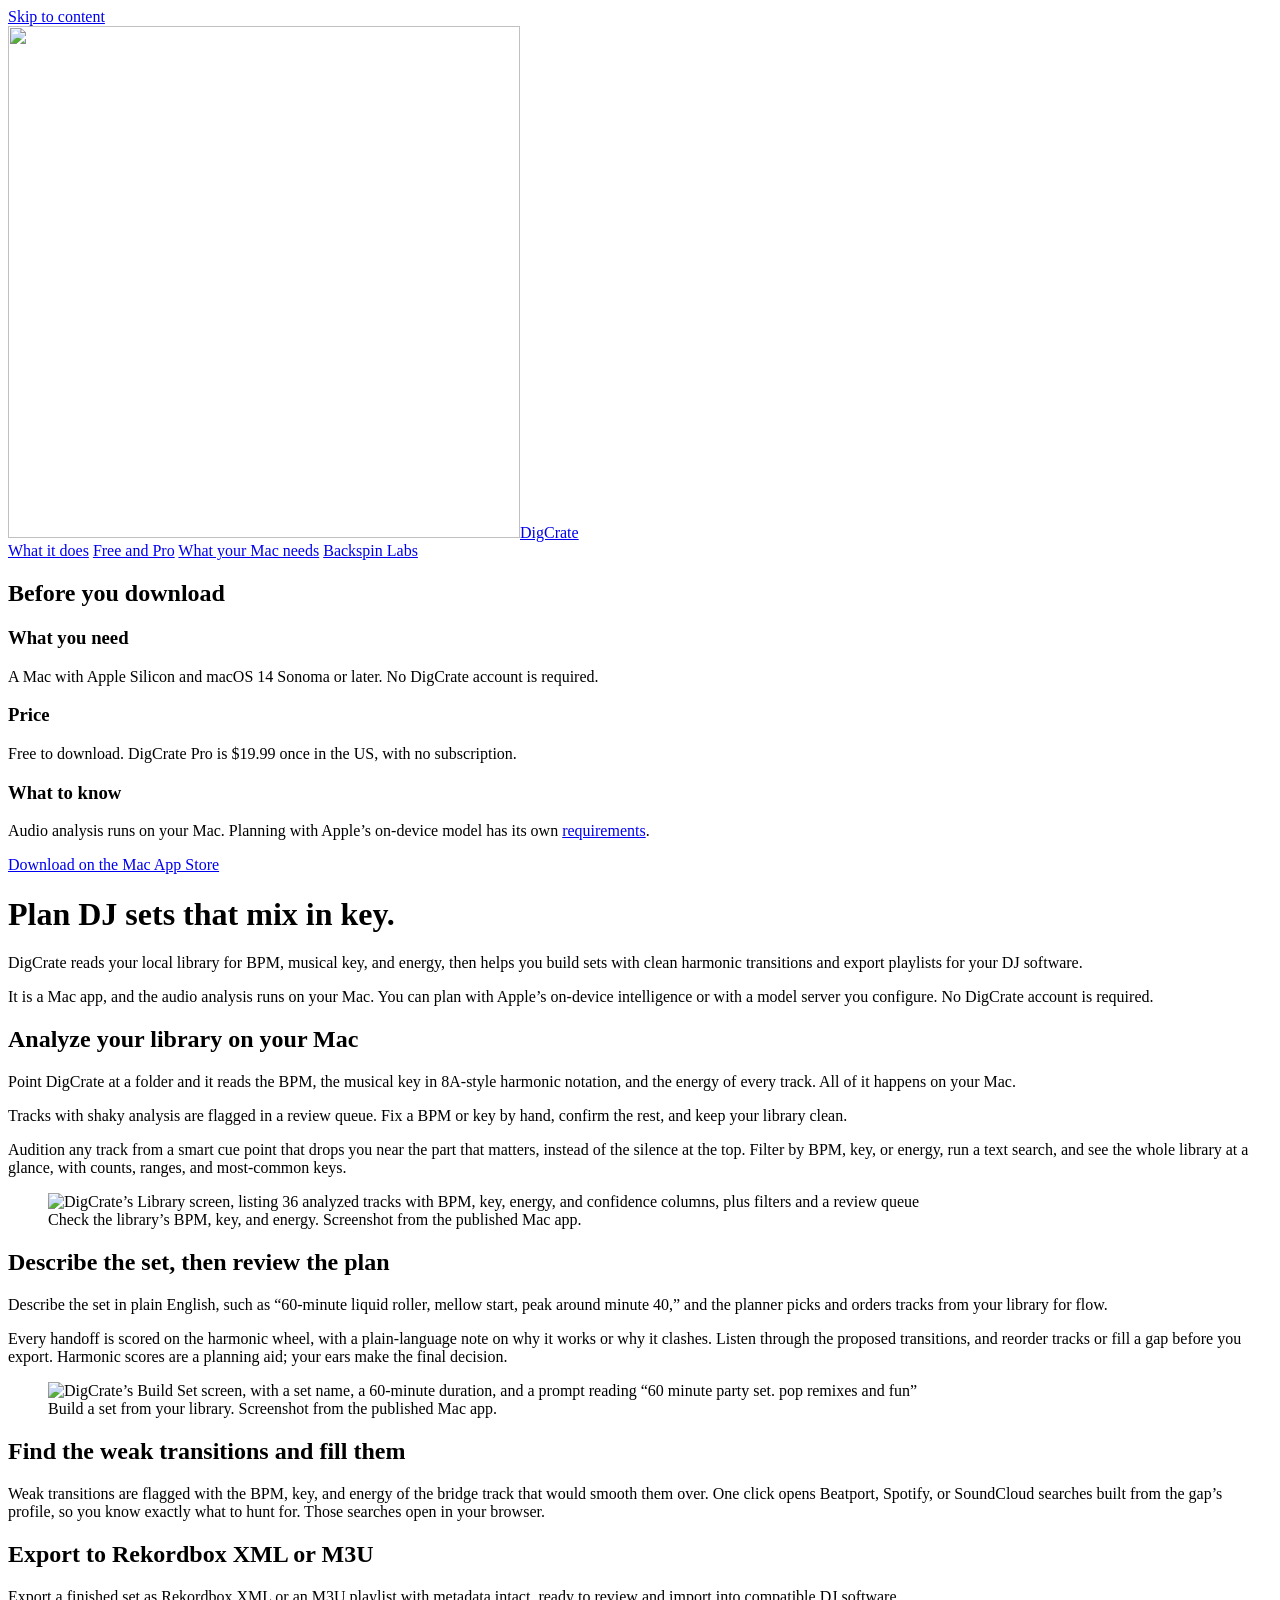
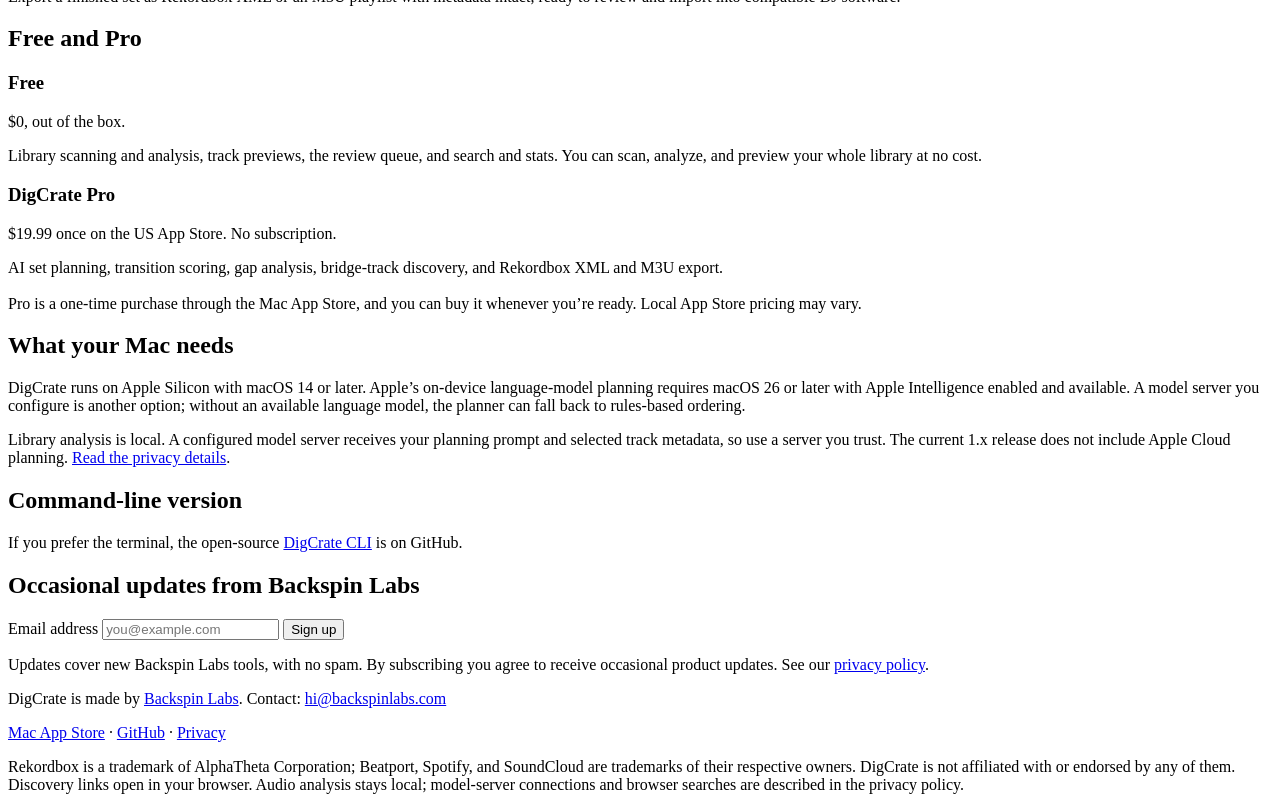
==== commit 41bb4b91: "website: move digcrate.backspinlabs.com to the new Backspin identity Black and white following the s" ====
--- a/website/index.html
+++ b/website/index.html
@@ -3,427 +3,142 @@
 <head>
   <meta charset="utf-8" />
   <meta name="viewport" content="width=device-width, initial-scale=1" />
-  <title>DigCrate — Plan DJ sets that mix in key</title>
-  <meta name="description" content="DigCrate reads your local library — BPM, key, and energy — and helps you build DJ sets that mix in key. Local library analysis, set planning and Rekordbox export. Free download; Pro is a one-time purchase." />
-  <meta property="og:title" content="DigCrate — Plan DJ sets that mix in key" />
-  <meta property="og:description" content="Analyze your library, plan sets with on-device AI, and export straight to Rekordbox. Audio analysis runs locally; planning options depend on your Mac and settings. Free on the Mac App Store." />
-  <meta property="og:url" content="https://digcrate.backspinlabs.com" />
+  <title>DigCrate: Plan DJ sets that mix in key</title>
+  <meta name="description" content="DigCrate is a Mac app that reads the BPM, key, and energy of your local library and helps you build DJ sets that mix in key, then exports them to Rekordbox XML or M3U. Free download; Pro is a one-time purchase." />
+  <link rel="canonical" href="https://digcrate.backspinlabs.com/" />
+  <meta name="color-scheme" content="light dark" />
+  <meta name="theme-color" content="#ffffff" media="(prefers-color-scheme: light)" />
+  <meta name="theme-color" content="#0f0f0f" media="(prefers-color-scheme: dark)" />
+  <meta property="og:title" content="DigCrate: Plan DJ sets that mix in key" />
+  <meta property="og:description" content="Analyze your library, plan sets with on-device AI, and export to Rekordbox. Audio analysis runs locally; planning options depend on your Mac and settings. Free on the Mac App Store." />
+  <meta property="og:url" content="https://digcrate.backspinlabs.com/" />
+  <meta property="og:site_name" content="DigCrate" />
   <meta property="og:type" content="website" />
   <meta property="og:image" content="https://digcrate.backspinlabs.com/og-image.png" />
   <meta property="og:image:width" content="1200" />
   <meta property="og:image:height" content="630" />
   <meta name="twitter:card" content="summary_large_image" />
-  <meta name="twitter:title" content="DigCrate — Plan DJ sets that mix in key" />
-  <meta name="twitter:description" content="Analyze your library, plan sets with on-device AI, and export straight to Rekordbox. Audio analysis runs locally; planning options depend on your Mac and settings." />
+  <meta name="twitter:title" content="DigCrate: Plan DJ sets that mix in key" />
+  <meta name="twitter:description" content="Analyze your library, plan sets with on-device AI, and export to Rekordbox. Audio analysis runs locally; planning options depend on your Mac and settings." />
   <meta name="twitter:image" content="https://digcrate.backspinlabs.com/og-image.png" />
-  <link rel="icon" href="/favicon.svg" type="image/svg+xml" />
-  <style>
-    *, *::before, *::after { box-sizing: border-box; margin: 0; padding: 0; }
-    html { scroll-behavior: smooth; }
-    body {
-      background: #0a0a0c;
-      color: #e8e8ed;
-      font-family: -apple-system, BlinkMacSystemFont, "SF Pro Display", "SF Pro Text", system-ui, sans-serif;
-      -webkit-font-smoothing: antialiased;
-      line-height: 1.6;
-      overflow-x: hidden;
-    }
-    ::selection { background: rgba(255, 106, 0, 0.25); }
-    a { color: inherit; }
-    .wrap { max-width: 1000px; margin: 0 auto; padding: 0 24px; }
-    @media (min-width: 640px) { .wrap { padding: 0 40px; } }
-    .mono { font-family: ui-monospace, SFMono-Regular, "SF Mono", Menlo, monospace; }
-
-    /* Nav */
-    nav {
-      position: fixed; top: 0; left: 0; right: 0; z-index: 50;
-      background: rgba(10, 10, 12, 0.82);
-      backdrop-filter: blur(14px);
-      -webkit-backdrop-filter: blur(14px);
-      border-bottom: 1px solid rgba(255,255,255,0.05);
-      transition: border-color 0.2s;
-    }
-    nav.scrolled { border-bottom-color: rgba(255,255,255,0.09); }
-    .nav-inner {
-      display: flex; align-items: center; justify-content: space-between; height: 60px;
-    }
-    .nav-brand {
-      display: flex; align-items: center; gap: 10px;
-      text-decoration: none; color: #f5f5f7; font-weight: 600; font-size: 0.9375rem;
-      letter-spacing: -0.01em;
-    }
-    .nav-brand img { height: 26px; width: auto; border-radius: 6px; }
-    .nav-links { display: flex; align-items: center; gap: 1.5rem; }
-    .nav-links a {
-      font-size: 0.8125rem; color: rgba(245,245,247,0.5); text-decoration: none;
-      transition: color 0.15s;
-    }
-    .nav-links a:hover { color: rgba(245,245,247,0.9); }
-    .nav-cta {
-      display: inline-flex; align-items: center; padding: 0.42rem 0.95rem;
-      background: #ff6a00; color: #fff !important; font-weight: 600; font-size: 0.8125rem;
-      border-radius: 9999px; text-decoration: none; transition: opacity 0.18s;
-    }
-    .nav-cta:hover { opacity: 0.86; }
-    @media (max-width: 639px) {
-      .nav-links a:not(.nav-cta) { display: none; }
-    }
-
-    /* Hero */
-    .hero {
-      min-height: 100vh; display: flex; align-items: center;
-      position: relative; overflow: hidden;
-    }
-    .hero::before {
-      content: ""; position: absolute; top: -40%; left: -20%;
-      width: 70%; height: 80%; border-radius: 50%;
-      background: radial-gradient(circle, rgba(255,106,0,0.09) 0%, transparent 70%);
-      pointer-events: none;
-    }
-    .hero::after {
-      content: ""; position: absolute; bottom: -30%; right: -15%;
-      width: 60%; height: 70%; border-radius: 50%;
-      background: radial-gradient(circle, rgba(26,74,68,0.13) 0%, transparent 70%);
-      pointer-events: none;
-    }
-    .hero-inner {
-      position: relative; z-index: 1; width: 100%;
-      padding-top: 150px; padding-bottom: 110px;
-    }
-    .hero-eyebrow {
-      display: inline-flex; align-items: center; gap: 0.55rem;
-      font-size: 0.72rem; letter-spacing: 0.14em; text-transform: uppercase;
-      color: rgba(255,255,255,0.42); margin-bottom: 1.5rem;
-    }
-    .hero-eyebrow .dot { width: 6px; height: 6px; border-radius: 50%; background: #ff6a00; }
-    .hero h1 {
-      font-size: clamp(2.7rem, 7.5vw, 5rem); font-weight: 700;
-      letter-spacing: -0.04em; line-height: 1.04; color: #fff; margin-bottom: 1.5rem;
-      max-width: 14ch;
-    }
-    .hero-sub {
-      font-size: clamp(1.02rem, 2vw, 1.18rem); font-weight: 300;
-      line-height: 1.7; color: rgba(255,255,255,0.6); max-width: 560px; margin-bottom: 2.4rem;
-    }
-    .btn-row { display: flex; flex-wrap: wrap; align-items: center; gap: 0.9rem; }
-    .app-store-link {
-      display: inline-flex; line-height: 0;
-      transition: transform 0.15s, opacity 0.18s;
-    }
-    .app-store-link:hover { transform: translateY(-1px); opacity: 0.88; }
-    .app-store-link img { height: 48px; width: auto; display: block; }
-    .btn-ghost {
-      display: inline-flex; align-items: center; padding: 0.72rem 1.4rem;
-      color: rgba(255,255,255,0.6); font-weight: 500; font-size: 0.875rem;
-      text-decoration: none; transition: color 0.18s;
-    }
-    .btn-ghost:hover { color: rgba(255,255,255,0.95); }
-    .btn-ghost::after { content: "→"; margin-left: 0.4rem; transition: transform 0.18s; }
-    .btn-ghost:hover::after { transform: translateX(3px); }
-    .hero-meta {
-      margin-top: 2rem; font-size: 0.8rem; color: rgba(255,255,255,0.4);
-    }
-
-    /* Sections */
-    section { padding: 96px 0; }
-    .section-label {
-      font-size: 0.72rem; font-weight: 600; letter-spacing: 0.08em; text-transform: uppercase;
-      color: #ff6a00; margin-bottom: 0.85rem;
-    }
-    h2 {
-      font-size: clamp(1.7rem, 3.6vw, 2.5rem); font-weight: 700;
-      letter-spacing: -0.03em; line-height: 1.12; color: #fff; margin-bottom: 0.9rem;
-    }
-    .section-sub {
-      font-size: 1.02rem; color: rgba(255,255,255,0.5); max-width: 560px;
-      line-height: 1.7; margin-bottom: 2.6rem;
-    }
-
-    /* Tier groups */
-    .tier-head { display: flex; align-items: baseline; gap: 0.75rem; margin-bottom: 1.4rem; }
-    .tier-head h3 { font-size: 1.05rem; font-weight: 600; color: #f5f5f7; letter-spacing: -0.01em; }
-    .tier-head .tier-note { font-size: 0.8rem; color: rgba(255,255,255,0.4); }
-    .pro-pill {
-      display: inline-block; font-size: 0.62rem; font-weight: 700; letter-spacing: 0.06em;
-      text-transform: uppercase; color: #ff6a00;
-      background: rgba(255,106,0,0.12); border: 1px solid rgba(255,106,0,0.25);
-      padding: 0.12rem 0.45rem; border-radius: 5px;
-    }
-    .feature-grid {
-      display: grid; grid-template-columns: 1fr; gap: 14px;
-    }
-    @media (min-width: 600px) { .feature-grid { grid-template-columns: 1fr 1fr; } }
-    @media (min-width: 900px) { .feature-grid { grid-template-columns: 1fr 1fr 1fr; } }
-    .feature-card {
-      background: rgba(255,255,255,0.025);
-      border: 1px solid rgba(255,255,255,0.06);
-      border-radius: 14px; padding: 26px;
-      transition: background 0.2s, border-color 0.2s;
-    }
-    .feature-card:hover {
-      background: rgba(255,255,255,0.045);
-      border-color: rgba(255,255,255,0.11);
-    }
-    .feature-icon {
-      width: 40px; height: 40px; display: flex; align-items: center; justify-content: center;
-      background: rgba(255,106,0,0.1); border-radius: 10px; margin-bottom: 16px;
-    }
-    .feature-icon svg {
-      width: 21px; height: 21px; stroke: #ff6a00; fill: none;
-      stroke-width: 1.7; stroke-linecap: round; stroke-linejoin: round;
-    }
-    .feature-card h4 {
-      font-size: 0.95rem; font-weight: 600; color: #f5f5f7; margin-bottom: 8px;
-    }
-    .feature-card p {
-      font-size: 0.84rem; color: rgba(255,255,255,0.46); line-height: 1.65;
-    }
-    .tier-divider { height: 1px; background: rgba(255,255,255,0.06); margin: 56px 0; }
-
-    /* Workflow */
-    .workflow-steps {
-      display: grid; grid-template-columns: 1fr; gap: 12px;
-    }
-    @media (min-width: 640px) { .workflow-steps { grid-template-columns: 1fr 1fr; } }
-    @media (min-width: 900px) { .workflow-steps { grid-template-columns: 1fr 1fr 1fr; } }
-    .step {
-      display: flex; gap: 14px; padding: 22px;
-      background: rgba(255,255,255,0.02);
-      border: 1px solid rgba(255,255,255,0.05);
-      border-radius: 12px;
-    }
-    .step-num {
-      flex-shrink: 0; width: 30px; height: 30px;
-      display: flex; align-items: center; justify-content: center;
-      background: rgba(255,106,0,0.12); color: #ff6a00;
-      font-size: 0.78rem; font-weight: 700; border-radius: 8px;
-    }
-    .step h4 { font-size: 0.9rem; font-weight: 600; color: #f5f5f7; margin-bottom: 4px; }
-    .step p { font-size: 0.82rem; color: rgba(255,255,255,0.42); line-height: 1.6; }
-
-    /* Get section */
-    .get-section { text-align: center; border-top: 1px solid rgba(255,255,255,0.05); }
-    .get-section .section-label { display: block; }
-    .get-section .section-sub { margin-left: auto; margin-right: auto; }
-    .get-actions { display: flex; flex-direction: column; align-items: center; gap: 1.1rem; }
-    .cli-note { font-size: 0.84rem; color: rgba(255,255,255,0.42); }
-    .cli-note a { color: rgba(255,255,255,0.62); text-decoration: underline; text-underline-offset: 2px; }
-    .cli-note a:hover { color: #fff; }
-
-    /* Footer */
-    footer {
-      padding: 52px 0; border-top: 1px solid rgba(255,255,255,0.06);
-      text-align: center;
-    }
-    .footer-links { margin-bottom: 1rem; display: flex; flex-wrap: wrap; gap: 1.25rem; justify-content: center; }
-    .footer-links a { font-size: 0.82rem; color: rgba(255,255,255,0.5); text-decoration: none; }
-    .footer-links a:hover { color: rgba(255,255,255,0.85); }
-    footer .fine {
-      font-size: 0.72rem; color: rgba(255,255,255,0.3); line-height: 1.7;
-      max-width: 600px; margin: 0 auto;
-    }
-    footer .fine a { color: rgba(255,255,255,0.42); }
-    .footer-signup { margin: 0 auto 2rem; max-width: 420px; }
-    .footer-signup-copy { font-size: 0.82rem; color: rgba(255,255,255,0.55); margin-bottom: 0.75rem; }
-    .footer-signup form { display: flex; gap: 0.5rem; flex-wrap: wrap; justify-content: center; }
-    .footer-signup input {
-      flex: 1 1 220px; min-width: 0; background: rgba(255,255,255,0.05);
-      border: 1px solid rgba(255,255,255,0.14); border-radius: 8px; color: #f5f5f7;
-      font: inherit; font-size: 0.85rem; padding: 0.6rem 0.8rem; outline: none;
-    }
-    .footer-signup input:focus { border-color: rgba(255,255,255,0.35); }
-    .footer-signup input:focus-visible, .footer-signup button:focus-visible { outline: 2px solid #ff6a00; outline-offset: 2px; }
-    .footer-signup button {
-      background: #ff6a00; border: none; border-radius: 8px; color: #fff;
-      font: inherit; font-size: 0.85rem; font-weight: 600; padding: 0.6rem 1.1rem; cursor: pointer;
-    }
-    .footer-signup button:hover { opacity: 0.88; }
-    .footer-signup button[disabled] { opacity: 0.6; cursor: default; }
-    .footer-signup-msg { font-size: 0.75rem; color: rgba(255,255,255,0.45); margin-top: 0.6rem; min-height: 1.2em; }
-    .footer-signup-consent { font-size: 0.7rem; color: rgba(255,255,255,0.35); margin-top: 0.5rem; }
-    .footer-signup-consent a { color: rgba(255,255,255,0.5); }
-    .visually-hidden {
-      position: absolute; width: 1px; height: 1px; padding: 0; margin: -1px;
-      overflow: hidden; clip: rect(0,0,0,0); white-space: nowrap; border: 0;
-    }
-
-.hero{min-height:0}.hero-inner{padding-top:125px;padding-bottom:36px}.hero::before,.hero::after{display:none}section{padding-top:56px;padding-bottom:56px}.product-evidence{padding-top:0}.product-evidence img{display:block;width:100%;height:auto;border:1px solid #333;border-radius:8px}figure{margin:0}figcaption{font-size:.85rem;color:#b4b4bc;margin-top:12px;line-height:1.6}.shot-grid{display:grid;grid-template-columns:1fr 1fr;gap:24px;margin-top:32px}.feature-grid{grid-template-columns:repeat(2,minmax(0,1fr))}.feature-card{background:transparent;border:0;border-top:1px solid #333;border-radius:0;padding:22px 0}.feature-icon{display:none}.hero-sub,.section-sub{color:#babac3}a:focus-visible{outline:3px solid #ff6a00;outline-offset:4px}#requirements a,.hero-meta a{color:#ff974d}@media(max-width:600px){.shot-grid,.feature-grid{grid-template-columns:1fr}.hero-inner{padding-top:108px}.hero h1{font-size:2.65rem}section{padding-top:36px;padding-bottom:36px}}
-</style>
-<link rel="canonical" href="https://digcrate.backspinlabs.com/" />
+  <link rel="icon" href="/app-icon.png" type="image/png" />
+  <link rel="apple-touch-icon" href="/app-icon.png" />
+  <link rel="preconnect" href="https://fonts.googleapis.com" />
+  <link rel="preconnect" href="https://fonts.gstatic.com" crossorigin />
+  <link rel="stylesheet" href="https://fonts.googleapis.com/css2?family=Big+Shoulders+Display:wght@800&amp;family=IBM+Plex+Sans:wght@400;500;600&amp;display=swap" />
+  <link rel="stylesheet" href="/backspin.css" />
+  <link rel="stylesheet" href="/digcrate.css" />
 </head>
 <body>
+<a class="skip" href="#main">Skip to content</a>
 
-<nav>
-  <div class="wrap nav-inner">
-    <a class="nav-brand" href="/">
-      <img src="/logo.png" alt="DigCrate" />
-      DigCrate
-    </a>
-    <div class="nav-links">
-      <a href="#features">Features</a>
-      <a href="#workflow">How it works</a>
-      <a class="nav-cta" href="https://apps.apple.com/us/app/digcrate/id6779803539">Get DigCrate</a>
-    </div>
-  </div>
-</nav>
+<header class="head"><div class="head-in">
+  <a class="brand" href="/"><img src="/app-icon.png" alt="" width="512" height="512" />DigCrate</a>
+  <nav aria-label="Primary">
+    <a href="#features">What it does</a>
+    <a href="#pricing">Free and Pro</a>
+    <a href="#requirements">What your Mac needs</a>
+    <a href="https://backspinlabs.com">Backspin Labs</a>
+  </nav>
+</div></header>
 
-<!-- Hero -->
-<section class="hero">
-  <div class="wrap hero-inner">
-    <p class="hero-eyebrow"><span class="dot"></span> macOS &middot; Apple Silicon &middot; On-device AI</p>
+<div class="frame">
+
+  <aside class="sheet" aria-labelledby="sheet-title">
+    <h2 id="sheet-title">Before you download</h2>
+    <h3>What you need</h3>
+    <p>A Mac with Apple Silicon and macOS 14 Sonoma or later. No DigCrate account is required.</p>
+    <h3>Price</h3>
+    <p>Free to download. DigCrate Pro is $19.99 once in the US, with no subscription.</p>
+    <h3>What to know</h3>
+    <p>Audio analysis runs on your Mac. Planning with Apple’s on-device model has its own <a href="#requirements">requirements</a>.</p>
+    <a class="btn" href="https://apps.apple.com/us/app/digcrate/id6779803539">Download on the Mac App Store</a>
+  </aside>
+
+  <main id="main">
     <h1>Plan DJ sets that mix in key.</h1>
-    <p class="hero-sub">
-      DigCrate reads your local library — BPM, musical key, and energy — then helps you
-      build sets with clean harmonic transitions and export playlists for your DJ software.
-      Audio analysis runs on your Mac. Plan with Apple’s on-device intelligence or a model server you configure. No DigCrate account required.
-    </p>
-    <div class="btn-row">
-      <a class="app-store-link" href="https://apps.apple.com/us/app/digcrate/id6779803539" aria-label="Download DigCrate on the Mac App Store">
-        <img src="/mac-app-store-badge.svg" alt="Download on the Mac App Store" width="187" height="48" />
-      </a>
-      <a class="btn-ghost" href="#workflow">See how it works</a>
-    </div>
-    <p class="hero-meta">Free download · Pro $19.99 once (US) · macOS 14+ · Apple Silicon. <a href="#requirements">AI requirements</a>.</p>
-  </div>
-</section>
+    <p class="lede">DigCrate reads your local library for BPM, musical key, and energy, then helps you build sets with clean harmonic transitions and export playlists for your DJ software.</p>
+    <p>It is a Mac app, and the audio analysis runs on your Mac. You can plan with Apple’s on-device intelligence or with a model server you configure. No DigCrate account is required.</p>
 
-<section class="product-evidence" aria-label="DigCrate screenshots"><div class="wrap">
-<figure class="main-shot"><a href="/images/build-set.jpg"><img src="/images/build-set.jpg" alt="DigCrate’s Build Set screen from the published Mac App Store listing" width="1600" height="1000" fetchpriority="high"></a><figcaption>Build a set from your library. Screenshot from the published Mac app.</figcaption></figure>
-<div class="shot-grid"><figure><a href="/images/library.jpg"><img src="/images/library.jpg" alt="DigCrate library with analyzed tracks" width="1600" height="1000" loading="lazy"></a><figcaption>Check the library’s BPM, key and energy.</figcaption></figure><figure><a href="/images/gaps.jpg"><img src="/images/gaps.jpg" alt="DigCrate gap analysis screen" width="1600" height="1000" loading="lazy"></a><figcaption>Review gaps before exporting the set.</figcaption></figure></div>
-</div></section>
-<!-- Features -->
-<section id="features">
-  <div class="wrap">
-    <p class="section-label">Features</p>
-    <h2>Your library, analyzed and arranged.</h2>
-    <p class="section-sub">
-      Scanning, analysis, and previews are free out of the box. AI planning and the
-      tools that turn a tracklist into a finished set are a one-time DigCrate Pro
-      purchase of $19.99 in the US — no subscription. Local App Store pricing may vary.
-    </p>
-
-    <div class="tier-head">
-      <h3>Free, out of the box</h3>
-    </div>
-    <div class="feature-grid">
-      <div class="feature-card">
-        <div class="feature-icon"><svg viewBox="0 0 24 24"><path d="M4 14v4M9 8v10M14 4v14M19 11v7"/></svg></div>
-        <h4>Library analysis</h4>
-        <p>Point DigCrate at a folder and it reads BPM, musical key in 8A-style harmonic notation, and energy for every track — all on your Mac.</p>
+    <section class="band" id="features" aria-label="What it does">
+      <div>
+        <h2>Analyze your library on your Mac</h2>
+        <p>Point DigCrate at a folder and it reads the BPM, the musical key in 8A-style harmonic notation, and the energy of every track. All of it happens on your Mac.</p>
+        <p>Tracks with shaky analysis are flagged in a review queue. Fix a BPM or key by hand, confirm the rest, and keep your library clean.</p>
+        <p>Audition any track from a smart cue point that drops you near the part that matters, instead of the silence at the top. Filter by BPM, key, or energy, run a text search, and see the whole library at a glance, with counts, ranges, and most-common keys.</p>
+        <figure class="shot shot-wide">
+          <img src="/images/library-window.jpg" width="990" height="704" alt="DigCrate’s Library screen, listing 36 analyzed tracks with BPM, key, energy, and confidence columns, plus filters and a review queue" />
+          <figcaption>Check the library’s BPM, key, and energy. Screenshot from the published Mac app.</figcaption>
+        </figure>
       </div>
-      <div class="feature-card">
-        <div class="feature-icon"><svg viewBox="0 0 24 24"><circle cx="12" cy="12" r="9"/><path d="M10 8.5l5 3.5-5 3.5z"/></svg></div>
-        <h4>Track previews</h4>
-        <p>Audition any track from a smart cue point that drops you near the part that matters, instead of the silence at the top.</p>
+      <div id="workflow">
+        <h2>Describe the set, then review the plan</h2>
+        <p>Describe the set in plain English, such as “60-minute liquid roller, mellow start, peak around minute 40,” and the planner picks and orders tracks from your library for flow.</p>
+        <p>Every handoff is scored on the harmonic wheel, with a plain-language note on why it works or why it clashes. Listen through the proposed transitions, and reorder tracks or fill a gap before you export. Harmonic scores are a planning aid; your ears make the final decision.</p>
+        <figure class="shot shot-wide">
+          <img src="/images/build-set-window.jpg" width="990" height="704" alt="DigCrate’s Build Set screen, with a set name, a 60-minute duration, and a prompt reading “60 minute party set. pop remixes and fun”" loading="lazy" />
+          <figcaption>Build a set from your library. Screenshot from the published Mac app.</figcaption>
+        </figure>
       </div>
-      <div class="feature-card">
-        <div class="feature-icon"><svg viewBox="0 0 24 24"><path d="M4 7h10M4 12h10M4 17h6"/><path d="M16 14.5l2 2 3.5-4.5"/></svg></div>
-        <h4>Review queue</h4>
-        <p>Tracks with shaky analysis get flagged. Fix a BPM or key by hand, confirm the rest, and keep your library clean.</p>
+      <div>
+        <h2>Find the weak transitions and fill them</h2>
+        <p>Weak transitions are flagged with the BPM, key, and energy of the bridge track that would smooth them over. One click opens Beatport, Spotify, or SoundCloud searches built from the gap’s profile, so you know exactly what to hunt for. Those searches open in your browser.</p>
       </div>
-      <div class="feature-card">
-        <div class="feature-icon"><svg viewBox="0 0 24 24"><circle cx="11" cy="11" r="6"/><path d="M20 20l-4-4"/></svg></div>
-        <h4>Search &amp; stats</h4>
-        <p>Filter by BPM, key, or energy, run a text search, and see your whole library at a glance — counts, ranges, and most-common keys.</p>
-      </div>
-    </div>
-
-    <div class="tier-divider"></div>
-
-    <div class="tier-head">
-      <h3>DigCrate Pro</h3>
-      <span class="pro-pill">Pro</span>
-      <span class="tier-note">$19.99 once · US App Store</span>
-    </div>
-    <div class="feature-grid">
-      <div class="feature-card">
-        <div class="feature-icon"><svg viewBox="0 0 24 24"><path d="M12 3v3M12 18v3M4.5 7l2 1.2M17.5 15.8l2 1.2M4.5 17l2-1.2M17.5 8.2l2-1.2"/><path d="M12 8.5l1.4 2.1L15.5 12l-2.1 1.4L12 15.5l-1.4-2.1L8.5 12l2.1-1.4z"/></svg></div>
-        <h4>AI set planning</h4>
-        <p>Describe the set in plain English — “60-minute liquid roller, mellow start, peak around minute 40” — and the planner picks and orders tracks for flow.</p>
-      </div>
-      <div class="feature-card">
-        <div class="feature-icon"><svg viewBox="0 0 24 24"><circle cx="12" cy="12" r="8"/><path d="M12 5v7l4.5 2.5"/></svg></div>
-        <h4>Transition scoring</h4>
-        <p>Every handoff is scored on the harmonic wheel, with a plain-language note on why it works — or why it clashes.</p>
-      </div>
-      <div class="feature-card">
-        <div class="feature-icon"><svg viewBox="0 0 24 24"><path d="M3 12h6M15 12h6"/><path d="M9.5 8.5l3 3.5-3 3.5M14.5 8.5l-3 3.5 3 3.5"/></svg></div>
-        <h4>Gap analysis</h4>
-        <p>Weak transitions get flagged with the BPM, key, and energy of the bridge track that would smooth them over.</p>
-      </div>
-      <div class="feature-card">
-        <div class="feature-icon"><svg viewBox="0 0 24 24"><path d="M14 4h6v6"/><path d="M20 4l-8.5 8.5"/><path d="M18 13.5V18a2 2 0 0 1-2 2H6a2 2 0 0 1-2-2V8a2 2 0 0 1 2-2h4.5"/></svg></div>
-        <h4>Bridge-track discovery</h4>
-        <p>One click opens Beatport, Spotify, or SoundCloud searches built from the gap’s profile, so you know exactly what to hunt for.</p>
-      </div>
-      <div class="feature-card">
-        <div class="feature-icon"><svg viewBox="0 0 24 24"><path d="M12 3v10M8 9.5l4 4 4-4"/><path d="M5 17v2a2 2 0 0 0 2 2h10a2 2 0 0 0 2-2v-2"/></svg></div>
-        <h4>Rekordbox &amp; M3U export</h4>
+      <div>
+        <h2>Export to Rekordbox XML or M3U</h2>
         <p>Export a finished set as Rekordbox XML or an M3U playlist with metadata intact, ready to review and import into compatible DJ software.</p>
       </div>
-    </div>
-  </div>
-</section>
+    </section>
 
-<section id="workflow"><div class="wrap"><p class="section-label">A set you can review</p><h2>Scan. Plan. Listen. Export.</h2><p class="section-sub">Choose a folder of audio, describe your set and listen through the proposed transitions. Reorder tracks or fill a gap before exporting to Rekordbox XML or M3U. Harmonic scores are a planning aid; your ears make the final decision.</p></div></section>
-<section id="requirements"><div class="wrap"><h2>What your Mac needs.</h2><p class="section-sub">DigCrate runs on Apple Silicon with macOS 14 or later. Apple’s on-device language-model planning requires macOS 26 or later with Apple Intelligence enabled and available. A model server you configure is another option; without an available language model, the planner can fall back to rules-based ordering.</p><p class="section-sub" style="margin-top:1rem">Library analysis is local. A configured model server receives your planning prompt and selected track metadata, so use a server you trust. The current 1.x release does not include Apple Cloud planning. <a href="/privacy.html">Read the privacy details</a>.</p></div></section>
-<!-- Get DigCrate -->
-<section id="get" class="get-section">
-  <div class="wrap">
-    <p class="section-label">Get DigCrate</p>
-    <h2>Built for your Mac.</h2>
-    <p class="section-sub">
-      Free on the Mac App Store. Scan, analyze, and preview your whole library at no cost;
-      unlock planning, scoring, and export with a one-time DigCrate Pro purchase whenever
-      you’re ready. macOS 14 Sonoma or later, Apple Silicon.
-    </p>
-    <div class="get-actions">
-      <a class="app-store-link" href="https://apps.apple.com/us/app/digcrate/id6779803539" aria-label="Download DigCrate on the Mac App Store">
-        <img src="/mac-app-store-badge.svg" alt="Download on the Mac App Store" width="187" height="48" />
-      </a>
-      <p class="cli-note">
-        Prefer the terminal? The open-source <a href="https://github.com/fungiblemoose/digcrate">DigCrate CLI</a> is on GitHub.
-      </p>
-    </div>
-  </div>
-</section>
+    <section class="section" id="pricing" aria-labelledby="pricing-title">
+      <h2 id="pricing-title">Free and Pro</h2>
+      <div class="cols">
+        <div>
+          <h3>Free</h3>
+          <p>$0, out of the box.</p>
+          <p>Library scanning and analysis, track previews, the review queue, and search and stats. You can scan, analyze, and preview your whole library at no cost.</p>
+        </div>
+        <div>
+          <h3>DigCrate Pro</h3>
+          <p>$19.99 once on the US App Store. No subscription.</p>
+          <p>AI set planning, transition scoring, gap analysis, bridge-track discovery, and Rekordbox XML and M3U export.</p>
+        </div>
+      </div>
+      <p class="small" style="margin-top:18px">Pro is a one-time purchase through the Mac App Store, and you can buy it whenever you’re ready. Local App Store pricing may vary.</p>
+    </section>
 
-<!-- Footer -->
-<footer>
-  <div class="wrap">
-    <div class="footer-signup">
-      <p class="footer-signup-copy">Occasional updates on new Backspin Labs tools — no spam.</p>
-      <form id="dc-signup">
-        <label for="dc-signup-email" class="visually-hidden">Email address</label>
-        <input type="email" id="dc-signup-email" name="email" required placeholder="you@example.com" autocomplete="email" inputmode="email" maxlength="254" />
-        <button type="submit">Sign up</button>
-      </form>
-      <p id="dc-signup-msg" class="footer-signup-msg" role="status" aria-live="polite"></p>
-      <p class="footer-signup-consent">By subscribing you agree to receive occasional product updates. See our <a href="/privacy.html">privacy policy</a>.</p>
-    </div>
-    <div class="footer-links">
-      <a href="https://apps.apple.com/us/app/digcrate/id6779803539">Mac App Store</a>
-      <a href="https://github.com/fungiblemoose/digcrate">GitHub</a>
-      <a href="/privacy.html">Privacy</a>
-      <a href="mailto:hi@backspinlabs.com">Contact</a>
-    </div>
-    <p class="fine">
-      DigCrate is made by <a href="https://backspinlabs.com">Backspin Labs</a>.
-      Rekordbox is a trademark of AlphaTheta Corporation; Beatport, Spotify, and SoundCloud
-      are trademarks of their respective owners. DigCrate is not affiliated with or endorsed
-      by any of them. Discovery links open in your browser — audio analysis stays local; model-server connections and browser searches are described in the privacy policy.
-    </p>
-  </div>
-</footer>
+    <section class="section" id="requirements" aria-labelledby="requirements-title">
+      <h2 id="requirements-title">What your Mac needs</h2>
+      <p>DigCrate runs on Apple Silicon with macOS 14 or later. Apple’s on-device language-model planning requires macOS 26 or later with Apple Intelligence enabled and available. A model server you configure is another option; without an available language model, the planner can fall back to rules-based ordering.</p>
+      <p>Library analysis is local. A configured model server receives your planning prompt and selected track metadata, so use a server you trust. The current 1.x release does not include Apple Cloud planning. <a href="/privacy">Read the privacy details</a>.</p>
+    </section>
 
-<script>
-(function () {
-  var nav = document.querySelector("nav");
-  window.addEventListener("scroll", function () {
-    nav.classList.toggle("scrolled", window.scrollY > 20);
-  });
-})();
-</script>
+    <section class="section" id="cli" aria-labelledby="cli-title">
+      <h2 id="cli-title">Command-line version</h2>
+      <p>If you prefer the terminal, the open-source <a href="https://github.com/fungiblemoose/digcrate">DigCrate CLI</a> is on GitHub.</p>
+    </section>
+
+    <section class="section" id="updates" aria-labelledby="signup-title">
+      <h2 id="signup-title">Occasional updates from Backspin Labs</h2>
+      <div class="signup">
+        <form id="dc-signup">
+          <label for="dc-signup-email">Email address</label>
+          <input type="email" id="dc-signup-email" name="email" placeholder="you@example.com" autocomplete="email" inputmode="email" maxlength="254" required />
+          <button class="btn" type="submit">Sign up</button>
+        </form>
+        <p id="dc-signup-msg" class="msg" role="status" aria-live="polite"></p>
+        <p class="small">Updates cover new Backspin Labs tools, with no spam. By subscribing you agree to receive occasional product updates. See our <a href="/privacy">privacy policy</a>.</p>
+      </div>
+    </section>
+
+    <footer class="foot">
+      <p>DigCrate is made by <a href="https://backspinlabs.com">Backspin Labs</a>. Contact: <a href="mailto:hi@backspinlabs.com">hi@backspinlabs.com</a></p>
+      <p><a href="https://apps.apple.com/us/app/digcrate/id6779803539">Mac App Store</a> · <a href="https://github.com/fungiblemoose/digcrate">GitHub</a> · <a href="/privacy">Privacy</a></p>
+      <p class="foot-note">Rekordbox is a trademark of AlphaTheta Corporation; Beatport, Spotify, and SoundCloud are trademarks of their respective owners. DigCrate is not affiliated with or endorsed by any of them. Discovery links open in your browser. Audio analysis stays local; model-server connections and browser searches are described in the privacy policy.</p>
+    </footer>
+  </main>
+
+</div>
 <script>
 // Shared email-capture endpoint. Placeholder — the Belay waitlist worker PR
 // defines the real URL; update CAPTURE_ENDPOINT once that worker is deployed.
@@ -470,6 +185,5 @@
   });
 })();
 </script>
-
 </body>
 </html>
